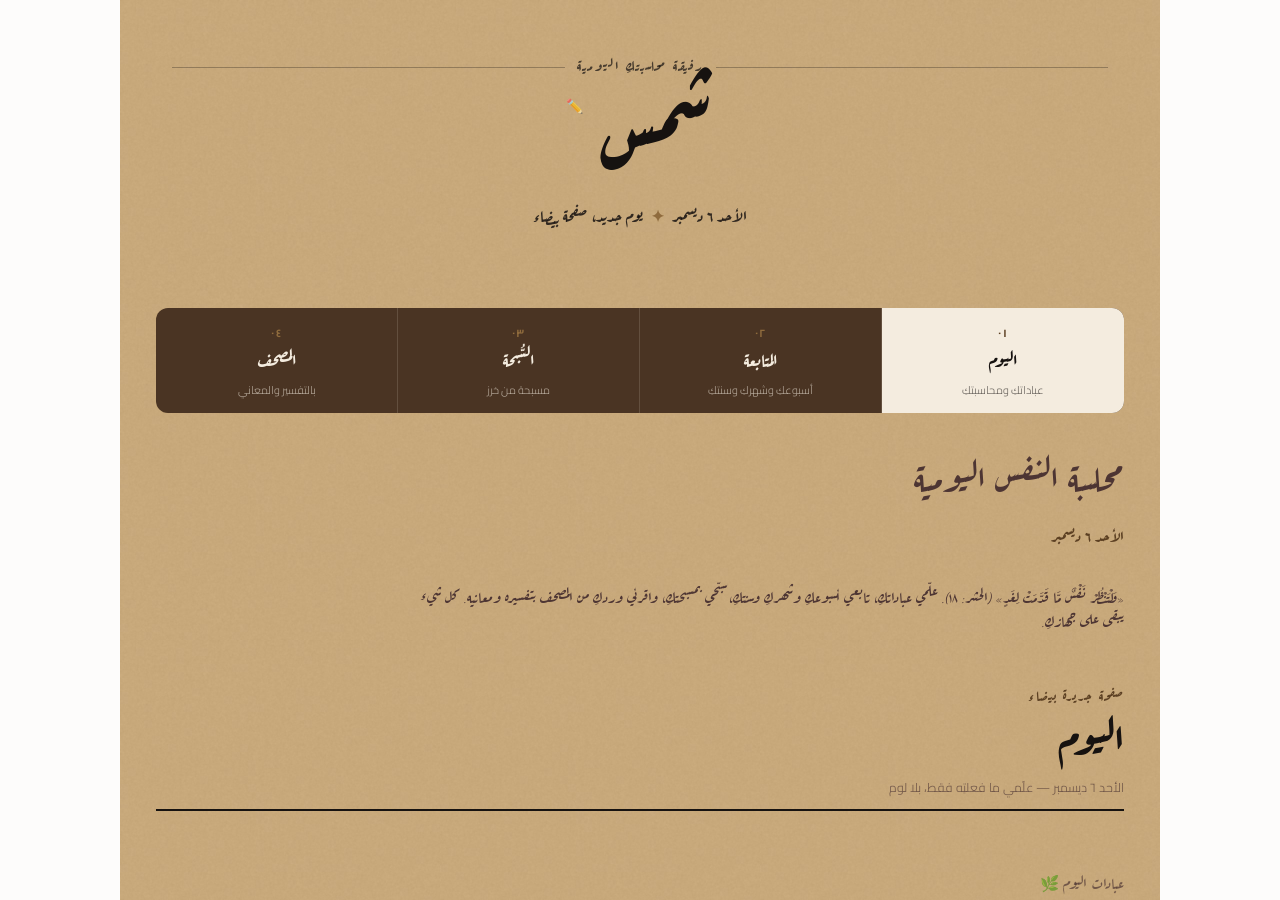
==== index.html @ 4a8d2b0f "Add files via upload" ====
<!doctype html>
<html lang="ar" dir="rtl">
<head>
<meta charset="utf-8">
<meta name="viewport" content="width=device-width,initial-scale=1,viewport-fit=cover">
<title>محاسبتي — يومكِ مع الله</title>
<meta name="theme-color" content="#C7A87B">
<link rel="manifest" href="./manifest.json">
<link rel="icon" type="image/png" href="./icon-192.png">
<link rel="apple-touch-icon" href="./icon-192.png">
<meta name="mobile-web-app-capable" content="yes">
<meta name="apple-mobile-web-app-capable" content="yes">
<meta name="apple-mobile-web-app-status-bar-style" content="default">
<link rel="stylesheet" href="./main.css">
</head>
<body>
<div id="root"></div>
<script>window.instinctFile={initialRoute:"/",route:function(){},request:function(method,params){var P="mh-offline:";try{if(method==="local.read"){var v=localStorage.getItem(P+params.key);return Promise.resolve(v==null?{status:"memory"}:{status:"saved",value:v})}if(method==="local.write"){localStorage.setItem(P+params.key,params.value);return Promise.resolve({status:"saved"})}if(method==="context")return Promise.resolve({isOwnerUser:true})}catch(e){}return Promise.resolve({status:"unavailable"})}};</script>
<script>if("serviceWorker"in navigator){window.addEventListener("load",function(){navigator.serviceWorker.register("./sw.js").catch(function(){})})}</script>
<script src="./main.js"></script>
</body>
</html>
---- main.css ----
*,:after,:before{--tw-border-spacing-x:0;--tw-border-spacing-y:0;--tw-translate-x:0;--tw-translate-y:0;--tw-rotate:0;--tw-skew-x:0;--tw-skew-y:0;--tw-scale-x:1;--tw-scale-y:1;--tw-pan-x: ;--tw-pan-y: ;--tw-pinch-zoom: ;--tw-scroll-snap-strictness:proximity;--tw-gradient-from-position: ;--tw-gradient-via-position: ;--tw-gradient-to-position: ;--tw-ordinal: ;--tw-slashed-zero: ;--tw-numeric-figure: ;--tw-numeric-spacing: ;--tw-numeric-fraction: ;--tw-ring-inset: ;--tw-ring-offset-width:0px;--tw-ring-offset-color:#fff;--tw-ring-color:rgba(59,130,246,.5);--tw-ring-offset-shadow:0 0 #0000;--tw-ring-shadow:0 0 #0000;--tw-shadow:0 0 #0000;--tw-shadow-colored:0 0 #0000;--tw-blur: ;--tw-brightness: ;--tw-contrast: ;--tw-grayscale: ;--tw-hue-rotate: ;--tw-invert: ;--tw-saturate: ;--tw-sepia: ;--tw-drop-shadow: ;--tw-backdrop-blur: ;--tw-backdrop-brightness: ;--tw-backdrop-contrast: ;--tw-backdrop-grayscale: ;--tw-backdrop-hue-rotate: ;--tw-backdrop-invert: ;--tw-backdrop-opacity: ;--tw-backdrop-saturate: ;--tw-backdrop-sepia: ;--tw-contain-size: ;--tw-contain-layout: ;--tw-contain-paint: ;--tw-contain-style: }::backdrop{--tw-border-spacing-x:0;--tw-border-spacing-y:0;--tw-translate-x:0;--tw-translate-y:0;--tw-rotate:0;--tw-skew-x:0;--tw-skew-y:0;--tw-scale-x:1;--tw-scale-y:1;--tw-pan-x: ;--tw-pan-y: ;--tw-pinch-zoom: ;--tw-scroll-snap-strictness:proximity;--tw-gradient-from-position: ;--tw-gradient-via-position: ;--tw-gradient-to-position: ;--tw-ordinal: ;--tw-slashed-zero: ;--tw-numeric-figure: ;--tw-numeric-spacing: ;--tw-numeric-fraction: ;--tw-ring-inset: ;--tw-ring-offset-width:0px;--tw-ring-offset-color:#fff;--tw-ring-color:rgba(59,130,246,.5);--tw-ring-offset-shadow:0 0 #0000;--tw-ring-shadow:0 0 #0000;--tw-shadow:0 0 #0000;--tw-shadow-colored:0 0 #0000;--tw-blur: ;--tw-brightness: ;--tw-contrast: ;--tw-grayscale: ;--tw-hue-rotate: ;--tw-invert: ;--tw-saturate: ;--tw-sepia: ;--tw-drop-shadow: ;--tw-backdrop-blur: ;--tw-backdrop-brightness: ;--tw-backdrop-contrast: ;--tw-backdrop-grayscale: ;--tw-backdrop-hue-rotate: ;--tw-backdrop-invert: ;--tw-backdrop-opacity: ;--tw-backdrop-saturate: ;--tw-backdrop-sepia: ;--tw-contain-size: ;--tw-contain-layout: ;--tw-contain-paint: ;--tw-contain-style: }*,:after,:before{box-sizing:border-box;border:0 solid #e5e7eb}:after,:before{--tw-content:""}:host,html{line-height:1.5;-webkit-text-size-adjust:100%;-moz-tab-size:4;-o-tab-size:4;tab-size:4;font-family:GT America,-apple-system,BlinkMacSystemFont,sans-serif;font-feature-settings:normal;font-variation-settings:normal;-webkit-tap-highlight-color:transparent}body{margin:0;line-height:inherit}hr{height:0;color:inherit;border-top-width:1px}abbr:where([title]){-webkit-text-decoration:underline dotted;text-decoration:underline dotted}h1,h2,h3,h4,h5,h6{font-size:inherit;font-weight:inherit}a{color:inherit;text-decoration:inherit}b,strong{font-weight:bolder}code,kbd,pre,samp{font-family:ui-monospace,SFMono-Regular,Menlo,Monaco,Consolas,Liberation Mono,Courier New,monospace;font-feature-settings:normal;font-variation-settings:normal;font-size:1em}small{font-size:80%}sub,sup{font-size:75%;line-height:0;position:relative;vertical-align:baseline}sub{bottom:-.25em}sup{top:-.5em}table{text-indent:0;border-color:inherit;border-collapse:collapse}button,input,optgroup,select,textarea{font-family:inherit;font-feature-settings:inherit;font-variation-settings:inherit;font-size:100%;font-weight:inherit;line-height:inherit;letter-spacing:inherit;color:inherit;margin:0;padding:0}button,select{text-transform:none}button,input:where([type=button]),input:where([type=reset]),input:where([type=submit]){-webkit-appearance:button;background-color:transparent;background-image:none}:-moz-focusring{outline:auto}:-moz-ui-invalid{box-shadow:none}progress{vertical-align:baseline}::-webkit-inner-spin-button,::-webkit-outer-spin-button{height:auto}[type=search]{-webkit-appearance:textfield;outline-offset:-2px}::-webkit-search-decoration{-webkit-appearance:none}::-webkit-file-upload-button{-webkit-appearance:button;font:inherit}summary{display:list-item}blockquote,dd,dl,figure,h1,h2,h3,h4,h5,h6,hr,p,pre{margin:0}fieldset{margin:0}fieldset,legend{padding:0}menu,ol,ul{list-style:none;margin:0;padding:0}dialog{padding:0}textarea{resize:vertical}input::-moz-placeholder,textarea::-moz-placeholder{opacity:1;color:#9ca3af}input::placeholder,textarea::placeholder{opacity:1;color:#9ca3af}[role=button],button{cursor:pointer}:disabled{cursor:default}audio,canvas,embed,iframe,img,object,svg,video{display:block;vertical-align:middle}img,video{max-width:100%;height:auto}[hidden]:where(:not([hidden=until-found])){display:none}.font-text{font-variant-numeric:proportional-nums}:root{--text-primary:#101113;--text-secondary:rgba(16,17,19,.6);--text-tertiary:rgba(16,17,19,.35);--text-placeholder:rgba(16,17,19,.25);--background:30 33.3% 98.82%;--background-2:#faf9f7;--background-3:#f6f5f3;--foreground:220 9% 7%;--card:0 0% 100%;--card-foreground:220 9% 7%;--popover:0 0% 100%;--popover-foreground:220 9% 7%;--primary:220 9% 7%;--primary-foreground:0 0% 100%;--secondary:220 14% 96%;--secondary-foreground:220 9% 7%;--muted:220 14% 96%;--muted-foreground:220 9% 46%;--accent:217 91% 60%;--accent-foreground:0 0% 100%;--destructive:0 84% 60%;--destructive-foreground:0 0% 100%;--border:220 13% 91%;--input:220 13% 91%;--ring:217 91% 60%;--radius:.375rem;--hover:rgba(16,17,19,.05);--active:rgba(16,17,19,.1);--selected:rgba(16,17,19,.05);--badge:rgba(16,17,19,.05);--loading:rgba(16,17,19,.05)}*{border-color:hsl(var(--border))}body,html{position:fixed;width:100%;height:100%;overflow:hidden;overscroll-behavior:none;scroll-behavior:auto}#root{position:fixed;top:0;left:0;right:0;height:var(--app-height,100%);overflow-x:hidden;overflow-y:auto}body{background-color:hsl(var(--background));color:var(--text-primary);font-family:GT America,-apple-system,BlinkMacSystemFont,system-ui,sans-serif;-webkit-font-smoothing:antialiased;-moz-osx-font-smoothing:grayscale;font-feature-settings:"cv11","ss01";letter-spacing:-.011em}.container{width:100%}@media(min-width:640px){.container{max-width:640px}}@media(min-width:768px){.container{max-width:768px}}@media(min-width:1024px){.container{max-width:1024px}}@media(min-width:1280px){.container{max-width:1280px}}@media(min-width:1536px){.container{max-width:1536px}}.m-px{margin:1px}.box-border{box-sizing:border-box}.flex{display:flex}.inline-flex{display:inline-flex}.h-10{height:2.5rem}.h-11{height:2.75rem}.h-8{height:2rem}.h-9{height:2.25rem}.h-\[var\(--ds-control\)\]{height:var(--ds-control)}.h-\[var\(--ds-control-compact\)\]{height:var(--ds-control-compact)}.w-8{width:2rem}.w-9{width:2.25rem}.w-\[calc\(100\%-2px\)\]{width:calc(100% - 2px)}.flex-none{flex:none}.cursor-pointer{cursor:pointer}.select-none{-webkit-user-select:none;-moz-user-select:none;user-select:none}.items-center{align-items:center}.justify-center{justify-content:center}.gap-2{gap:.5rem}.overflow-hidden{overflow:hidden}.whitespace-nowrap{white-space:nowrap}.rounded{border-radius:.25rem}.rounded-\[2px\]{border-radius:2px}.rounded-\[var\(--ds-radius\)\]{border-radius:var(--ds-radius)}.rounded-\[var\(--ds-radius-compact\)\]{border-radius:var(--ds-radius-compact)}.rounded-full{border-radius:9999px}.rounded-lg{border-radius:var(--radius)}.border{border-width:1px}.border-0{border-width:0}.border-border{border-color:hsl(var(--border))}.border-destructive\/40{border-color:hsl(var(--destructive)/.4)}.border-ds-foreground1{border-color:var(--ds-foreground-1)}.border-transparent{border-color:transparent}.bg-card{background-color:hsl(var(--card))}.bg-destructive\/10{background-color:hsl(var(--destructive)/.1)}.bg-ds-background1{background-color:var(--ds-background-1)}.bg-ds-dangerWash{background-color:var(--ds-danger-wash)}.bg-ds-foreground1{background-color:var(--ds-foreground-1)}.bg-ds-successWash{background-color:var(--ds-success-wash)}.bg-foreground{background-color:hsl(var(--foreground))}.bg-red-600{--tw-bg-opacity:1;background-color:rgb(220 38 38/var(--tw-bg-opacity,1))}.bg-secondary{background-color:hsl(var(--secondary))}.bg-transparent{background-color:transparent}.p-0{padding:0}.p-2{padding:.5rem}.px-2\.5{padding-left:.625rem;padding-right:.625rem}.px-3{padding-left:.75rem;padding-right:.75rem}.px-3\.5{padding-left:.875rem;padding-right:.875rem}.px-4{padding-left:1rem;padding-right:1rem}.px-6{padding-left:1.5rem;padding-right:1.5rem}.py-2{padding-top:.5rem;padding-bottom:.5rem}.font-text{font-family:KMR Melange Grotesk,-apple-system,Helvetica Neue,Arial,sans-serif}.text-sizeBody{font-size:.875rem}.text-sizeSm{font-size:.75rem}.text-sm{font-size:.8125rem;line-height:1.5}.text-xs{font-size:.75rem;line-height:1.5}.font-\[350\]{font-weight:350}.font-medium{font-weight:500}.font-normal{font-weight:400}.font-semibold{font-weight:600}.leading-none{line-height:1}.text-background{color:hsl(var(--background))}.text-card-foreground{color:hsl(var(--card-foreground))}.text-destructive{color:hsl(var(--destructive))}.text-ds-danger{color:var(--ds-danger)}.text-ds-foreground1{color:var(--ds-foreground-1)}.text-ds-ink{color:var(--ds-ink)}.text-ds-onPrimary{color:var(--ds-on-primary)}.text-ds-success{color:var(--ds-success)}.text-textPrimary{color:var(--text-primary)}.text-textSecondary{color:var(--text-secondary)}.text-white{--tw-text-opacity:1;color:rgb(255 255 255/var(--tw-text-opacity,1))}.underline{text-decoration-line:underline}.underline-offset-4{text-underline-offset:4px}.shadow-\[0_0_0_1px_var\(--ds-hairline\)\]{--tw-shadow:0 0 0 1px var(--ds-hairline);--tw-shadow-colored:0 0 0 1px var(--tw-shadow-color)}.shadow-\[0_0_0_1px_var\(--ds-hairline\)\],.shadow-sm{box-shadow:var(--tw-ring-offset-shadow,0 0 #0000),var(--tw-ring-shadow,0 0 #0000),var(--tw-shadow)}.shadow-sm{--tw-shadow:0 1px 2px 0 rgba(0,0,0,.05);--tw-shadow-colored:0 1px 2px 0 var(--tw-shadow-color)}.outline{outline-style:solid}.ring{--tw-ring-offset-shadow:var(--tw-ring-inset) 0 0 0 var(--tw-ring-offset-width) var(--tw-ring-offset-color);--tw-ring-shadow:var(--tw-ring-inset) 0 0 0 calc(3px + var(--tw-ring-offset-width)) var(--tw-ring-color);box-shadow:var(--tw-ring-offset-shadow),var(--tw-ring-shadow),var(--tw-shadow,0 0 #0000)}.transition-\[background-color\,border-color\,color\,transform\]{transition-property:background-color,border-color,color,transform;transition-timing-function:cubic-bezier(.4,0,.2,1);transition-duration:.15s}.transition-\[background-color\,color\,transform\]{transition-property:background-color,color,transform;transition-timing-function:cubic-bezier(.4,0,.2,1);transition-duration:.15s}.transition-all{transition-property:all;transition-timing-function:cubic-bezier(.4,0,.2,1);transition-duration:.15s}@keyframes enter{0%{opacity:var(--tw-enter-opacity,1);transform:translate3d(var(--tw-enter-translate-x,0),var(--tw-enter-translate-y,0),0) scale3d(var(--tw-enter-scale,1),var(--tw-enter-scale,1),var(--tw-enter-scale,1)) rotate(var(--tw-enter-rotate,0))}}@keyframes exit{to{opacity:var(--tw-exit-opacity,1);transform:translate3d(var(--tw-exit-translate-x,0),var(--tw-exit-translate-y,0),0) scale3d(var(--tw-exit-scale,1),var(--tw-exit-scale,1),var(--tw-exit-scale,1)) rotate(var(--tw-exit-rotate,0))}}.running{animation-play-state:running}.\[text-decoration-skip-ink\:none\]{-webkit-text-decoration-skip-ink:none;text-decoration-skip-ink:none}.\[text-decoration-thickness\:from-font\]{text-decoration-thickness:from-font}.\[text-underline-position\:from-font\]{text-underline-position:from-font}.\[transition-duration\:120ms\]{transition-duration:.12s}.draggable-region{display:none}@font-face{font-family:GT America;src:url("./GT-America-Standard-Regular.woff2") format("woff2");font-weight:400;font-style:normal;font-display:swap}@font-face{font-family:GT America;src:url("./GT-America-Standard-Medium.woff2") format("woff2");font-weight:500;font-style:normal;font-display:swap}@font-face{font-family:GT America;src:url("./GT-America-Standard-Bold.woff2") format("woff2");font-weight:700;font-style:normal;font-display:swap}@font-face{font-family:Season Mix;src:url("./SeasonMix-Regular.woff2") format("woff2");font-weight:400;font-style:normal;font-display:swap;font-feature-settings:"ss03","ss06"}@font-face{font-family:Season Mix;src:url("./SeasonMix-Medium.woff2") format("woff2");font-weight:500;font-style:normal;font-display:swap;font-feature-settings:"ss03","ss06"}@font-face{font-family:Aime;src:url("./aime-300.woff2") format("woff2");font-weight:300;font-style:normal;font-display:swap}@font-face{font-family:Aime;src:url("./aime-700.woff2") format("woff2");font-weight:700;font-style:normal;font-display:swap}@font-face{font-family:Aime;src:url("./aime-800.woff2") format("woff2");font-weight:800;font-style:normal;font-display:swap}@font-face{font-family:KMR Melange Grotesk;src:url("./melange-grotesk-350.woff2") format("woff2");font-weight:350;font-style:normal;font-display:swap;font-feature-settings:"pnum"}@font-face{font-family:KMR Melange Grotesk;src:url("./melange-grotesk-400.woff2") format("woff2");font-weight:400;font-style:normal;font-display:swap;font-feature-settings:"pnum"}@font-face{font-family:KMR Melange Grotesk;src:url("./melange-grotesk-500.woff2") format("woff2");font-weight:500;font-style:normal;font-display:swap;font-feature-settings:"pnum"}@font-face{font-family:KMR Melange Grotesk;src:url("./melange-grotesk-600.woff2") format("woff2");font-weight:600;font-style:normal;font-display:swap;font-feature-settings:"pnum"}:root{--ds-terracotta:#c95f5b;--ds-orange:#e36d42;--ds-ochre:#d8b76a;--ds-olive:#a8af6d;--ds-seafoam:#7f9c7d;--ds-mint:#c0e1dc;--ds-blue:#5c76ad;--ds-indigo:#706f9c;--ds-purple:#987fa0;--ds-salmon:#d99091;--ds-pink:#fac7c2;--ds-background-1:#fff;--ds-background-2:#fdfcfb;--ds-background-3:#dacbc0;--ds-foreground-1:#4d3533;--ds-foreground-2:rgba(77,53,51,.7);--ds-foreground-3:rgba(77,53,51,.5);--ds-foreground-4:rgba(77,53,51,.2);--ds-foreground-5:rgba(77,53,51,.05);--ds-border:var(--ds-foreground-4);--ds-hairline:rgba(77,53,51,.1);--ds-muted:#f6f2ef;--ds-primary:var(--ds-foreground-1);--ds-on-primary:#fdfcfb;--ds-success:#73a89a;--ds-success-wash:rgba(115,168,154,.1);--ds-danger:#ed313e;--ds-danger-wash:rgba(237,49,62,.1);--ds-radius:12px;--ds-radius-compact:8px;--ds-control:44px;--ds-control-compact:32px;--ds-fg1:var(--ds-foreground-1);--ds-fg2:var(--ds-foreground-2);--ds-fg3:var(--ds-foreground-3);--ds-fg4:var(--ds-foreground-4);--ds-fg5:var(--ds-foreground-5);--ds-bg1:var(--ds-background-1);--ds-bg2:var(--ds-background-2);--ds-bg3:var(--ds-background-3);--ds-white:var(--ds-background-1);--ds-page:var(--ds-background-2);--ds-raised:var(--ds-muted);--ds-ink:var(--ds-foreground-1);--ds-ink-2:var(--ds-foreground-2);--ds-ink-3:var(--ds-foreground-3);--ds-ink-4:var(--ds-foreground-4);--ds-teal:var(--ds-success);--ds-red:var(--ds-danger);--ds-red-border:var(--ds-danger);--ds-hover:var(--ds-foreground-5);--ds-hover-strong:color-mix(in srgb,#4d3533 10%,transparent);--ds-hover-red:color-mix(in srgb,#ed313e 5%,transparent);--ds-scrim:rgba(77,53,51,.4);--ds-shadow-control:0 1px 2px color-mix(in srgb,#251f21 5%,transparent);--ds-ring:0 0 0 1px rgba(77,53,51,.05);--ds-elevation-0:0 1px 2px rgba(77,53,51,.05);--ds-elevation-1:0 2px 5px rgba(77,53,51,.075),0 9px 10px rgba(77,53,51,.064),0 21px 13px rgba(77,53,51,.038),0 38px 16px rgba(77,53,51,.011),0 59px 16px rgba(77,53,51,0);--ds-elevation-2:var(--ds-ring),0 6px 12px rgba(77,53,51,.1),0 22px 23px rgba(77,53,51,.085),0 50px 31px rgba(77,53,51,.05),0 88px 37px rgba(77,53,51,.015),0 138px 38px rgba(77,53,51,0);--ds-elevation-3:0 11px 24px rgba(77,53,51,.13),0 44px 45px rgba(77,53,51,.111),0 99px 62px rgba(77,53,51,.065),0 176px 73px rgba(77,53,51,.019),0 275px 77px rgba(77,53,51,0);--ds-lift:var(--ds-elevation-0);--ds-shadow-modal:var(--ds-elevation-3);--ds-font-display:"Aime",Georgia,serif;--ds-font-text:"KMR Melange Grotesk",-apple-system,"Helvetica Neue",Arial,sans-serif}.font-serif{font-feature-settings:"ss03","ss06"}@keyframes fade-in-up{0%{opacity:0;transform:translateY(10px)}to{opacity:1;transform:translateY(0)}}@keyframes fade-in-scale{0%{opacity:0;transform:scale(.95)}to{opacity:1;transform:scale(1)}}@keyframes page-enter{0%{opacity:0;transform:translateY(8px)}to{opacity:1;transform:translateY(0)}}.ds-tooltip[data-flash],.ds-tooltip[data-state=delayed-open]{transform-origin:var(--radix-tooltip-content-transform-origin);animation:ds-tooltip-pop .5s linear(0,.092,.296,.528,.736,.897,1.004,1.063,1.085,1.084,1.068,1.049,1.029,1.014,1.003,.996,.993,.993,.993,.995,.997,.998,.999,1),ds-tooltip-fade .12s linear}@keyframes ds-tooltip-pop{0%{scale:.6}}@keyframes ds-tooltip-fade{0%{opacity:0}}@keyframes otp-caret-blink{0%,49%{opacity:1}50%,to{opacity:0}}.scrollbar-hide{-ms-overflow-style:none;scrollbar-width:none}.scrollbar-hide::-webkit-scrollbar{display:none}.scrollbar-subtle{scrollbar-width:thin;scrollbar-color:hsl(var(--border)) transparent;scrollbar-gutter:stable}.scrollbar-subtle::-webkit-scrollbar{width:8px;height:8px}.scrollbar-subtle::-webkit-scrollbar-track{background:transparent}.scrollbar-subtle::-webkit-scrollbar-thumb{background:hsl(var(--border));border-radius:9999px;border:2px solid transparent;background-clip:padding-box}.dark .bg-white{background-color:hsl(var(--card))}.dark .bg-white\/20{background-color:hsl(var(--card)/.2)}.dark .bg-gray-100,.dark .bg-gray-50{background-color:hsl(var(--muted))}.dark .bg-gray-200{background-color:hsl(var(--muted)/.85)}.dark .bg-gray-800,.dark .bg-gray-900{background-color:hsl(var(--background))}.dark .text-black{color:hsl(var(--foreground))}.dark .text-black\/80{color:hsl(var(--foreground)/.8)}.dark .text-black\/70{color:hsl(var(--foreground)/.7)}.dark .text-black\/40,.dark .text-black\/50,.dark .text-black\/60{color:hsl(var(--muted-foreground))}.dark .text-black\/15,.dark .text-black\/20,.dark .text-black\/25,.dark .text-black\/30{color:hsl(var(--muted-foreground)/.85)}.dark .border-black,.dark .border-black\/10,.dark .border-black\/15,.dark .border-black\/20,.dark .border-black\/25,.dark .border-black\/30,.dark .border-black\/40,.dark .border-black\/5,.dark .border-black\/50,.dark .border-gray-100,.dark .border-gray-200,.dark .border-gray-300{border-color:hsl(var(--border))}.dark .bg-black{background-color:hsl(var(--foreground))}.dark .bg-black\/5{background-color:hsl(var(--foreground)/.08)}.dark .bg-black\/10{background-color:hsl(var(--foreground)/.12)}.dark .bg-black\/20{background-color:hsl(var(--foreground)/.18)}.dark .bg-black\/25{background-color:hsl(var(--foreground)/.22)}.dark .hover\:bg-gray-100:hover,.dark .hover\:bg-gray-50:hover{background-color:hsl(var(--muted))}.dark .hover\:bg-gray-200:hover{background-color:hsl(var(--muted)/.85)}.dark .hover\:bg-white:hover{background-color:hsl(var(--card))}.dark .hover\:border-black\/20:hover,.dark .hover\:border-gray-300:hover{border-color:hsl(var(--border))}.dark .hover\:text-black:hover{color:hsl(var(--foreground))}@font-face{font-family:Aime;src:url("./aime-400.woff2") format("woff2");font-weight:400;font-style:normal;font-display:swap}.ds-top-fade:before{content:"";position:absolute;inset:-32px calc(50% - 50vw - 32px) auto;z-index:-1;height:calc(100% + 56px);pointer-events:none;background:linear-gradient(to bottom,var(--ds-background-2) calc(100% - 24px),color-mix(in srgb,var(--ds-background-2) 60%,transparent) calc(100% - 12px),transparent 100%)}html.ds-sheet-frame,html.ds-sheet-frame body{position:fixed;width:100%;overflow:hidden;overscroll-behavior:none}.hover\:bg-destructive\/20:hover{background-color:hsl(var(--destructive)/.2)}.hover\:bg-destructive\/5:hover{background-color:hsl(var(--destructive)/.05)}.hover\:bg-ds-hover:hover{background-color:var(--ds-hover)}.hover\:bg-foreground\/90:hover{background-color:hsl(var(--foreground)/.9)}.hover\:bg-muted:hover{background-color:hsl(var(--muted))}.hover\:bg-red-700:hover{--tw-bg-opacity:1;background-color:rgb(185 28 28/var(--tw-bg-opacity,1))}.hover\:bg-secondary\/80:hover{background-color:hsl(var(--secondary)/.8)}.hover\:text-textPrimary:hover{color:var(--text-primary)}.hover\:underline:hover{text-decoration-line:underline}.hover\:opacity-70:hover{opacity:.7}.focus-visible\:outline-none:focus-visible{outline:2px solid transparent;outline-offset:2px}.focus-visible\:ring-2:focus-visible{--tw-ring-offset-shadow:var(--tw-ring-inset) 0 0 0 var(--tw-ring-offset-width) var(--tw-ring-offset-color);--tw-ring-shadow:var(--tw-ring-inset) 0 0 0 calc(2px + var(--tw-ring-offset-width)) var(--tw-ring-color);box-shadow:var(--tw-ring-offset-shadow),var(--tw-ring-shadow),var(--tw-shadow,0 0 #0000)}.focus-visible\:ring-ds-foreground4:focus-visible{--tw-ring-color:var(--ds-foreground-4)}.focus-visible\:ring-ds-ink4:focus-visible{--tw-ring-color:var(--ds-ink-4)}.focus-visible\:ring-ring\/40:focus-visible{--tw-ring-color:hsl(var(--ring)/.4)}.focus-visible\:ring-offset-2:focus-visible{--tw-ring-offset-width:2px}.active\:bg-ds-hoverStrong:active{background-color:var(--ds-hover-strong)}.disabled\:pointer-events-none:disabled{pointer-events:none}.disabled\:cursor-default:disabled{cursor:default}.disabled\:border-transparent:disabled{border-color:transparent}.disabled\:bg-ds-background2:disabled{background-color:var(--ds-background-2)}.disabled\:bg-ds-muted:disabled{background-color:var(--ds-muted)}.disabled\:bg-transparent:disabled{background-color:transparent}.disabled\:font-medium:disabled{font-weight:500}.disabled\:text-ds-foreground4:disabled{color:var(--ds-foreground-4)}.disabled\:text-ds-ink4:disabled{color:var(--ds-ink-4)}.disabled\:opacity-50:disabled{opacity:.5}.disabled\:shadow-\[0_0_0_1px_var\(--ds-hairline\)\]:disabled{--tw-shadow:0 0 0 1px var(--ds-hairline);--tw-shadow-colored:0 0 0 1px var(--tw-shadow-color);box-shadow:var(--tw-ring-offset-shadow,0 0 #0000),var(--tw-ring-shadow,0 0 #0000),var(--tw-shadow)}.disabled\:shadow-none:disabled{--tw-shadow:0 0 #0000;--tw-shadow-colored:0 0 #0000;box-shadow:var(--tw-ring-offset-shadow,0 0 #0000),var(--tw-ring-shadow,0 0 #0000),var(--tw-shadow)}.\[\&_svg\]\:pointer-events-none svg{pointer-events:none}.\[\&_svg\]\:size-4 svg{width:1rem;height:1rem}.\[\&_svg\]\:h-4 svg{height:1rem}.\[\&_svg\]\:w-4 svg{width:1rem}.\[\&_svg\]\:shrink-0 svg{flex-shrink:0}:is(p,span,li,label)>.\[\:is\(p\,span\,li\,label\)\>\&\]\:text-inherit{color:inherit}:is(p,span,li,label)>.\[\:is\(p\,span\,li\,label\)\>\&\]\:\[font\:inherit\]{font:inherit}@media(prefers-reduced-motion:no-preference){[data-app-motion] .\[\[data-app-motion\]_\&\]\:motion-safe\:enabled\:active\:scale-\[0\.94\]:active:enabled{--tw-scale-x:.94;--tw-scale-y:.94;transform:translate(var(--tw-translate-x),var(--tw-translate-y)) rotate(var(--tw-rotate)) skew(var(--tw-skew-x)) skewY(var(--tw-skew-y)) scaleX(var(--tw-scale-x)) scaleY(var(--tw-scale-y))}[data-app-motion] .\[\[data-app-motion\]_\&\]\:motion-safe\:enabled\:active\:scale-\[0\.98\]:active:enabled{--tw-scale-x:.98;--tw-scale-y:.98;transform:translate(var(--tw-translate-x),var(--tw-translate-y)) rotate(var(--tw-rotate)) skew(var(--tw-skew-x)) skewY(var(--tw-skew-y)) scaleX(var(--tw-scale-x)) scaleY(var(--tw-scale-y))}}:root{--file-font-scripts: "Noto Sans Hebrew", "Noto Sans Arabic", "Noto Naskh Arabic", "Noto Sans Devanagari", "Noto Sans Tamil", "Noto Color Emoji";--file-font-text: var(--ds-font-text), var(--file-font-scripts);--file-font-display: var(--ds-font-display), var(--file-font-scripts);--file-shadow: 0 1px 2px rgb(37 31 33 / 6%), 0 6px 18px rgb(37 31 33 / 5%);--file-pad-x: 24px;--file-col: 200px;--file-product-col: 300px;--file-text: 14px;--file-small: 12px;--file-button-roll: .32s;--file-low-stock: #d59b53;--file-photo-max-height: 600px;--file-strip-height: min(320px, 48vw);--file-tracking: 1;--file-label-col: min(var(--file-col), 38%)}.file-ground{box-sizing:border-box;min-height:100%;padding:24px 16px;background:var(--ds-raised);color:var(--ds-ink);font-family:var(--file-font-text);font-size:var(--file-text);font-weight:350;line-height:24px;letter-spacing:calc(-.01em * var(--file-tracking));-webkit-font-smoothing:antialiased}.file-card{box-sizing:border-box;width:100%;max-width:1040px;margin:0 auto;padding:24px var(--file-pad-x);background:var(--ds-page);color:var(--ds-ink);display:flex;flex-direction:column;gap:48px;font-family:var(--file-font-text);font-size:var(--file-text);font-weight:350;line-height:24px;letter-spacing:calc(-.01em * var(--file-tracking));overflow-wrap:break-word}.file-card[data-width=phone]{max-width:390px}.file-ground .file-card{border-radius:24px;box-shadow:var(--file-shadow)}.file-card>*{min-width:0}:where(.file-card) a{color:var(--ds-ink)}.file-card :focus-visible{outline:2px solid var(--ds-ink);outline-offset:2px}.file-strong{font-weight:600}.file-secondary{color:var(--ds-ink-2)}.file-known{color:var(--ds-teal);font-weight:600}.file-unavailable{color:var(--ds-ink-4);text-decoration:line-through}.file-visually-hidden{position:absolute;width:1px;height:1px;margin:-1px;padding:0;overflow:hidden;clip:rect(0 0 0 0);white-space:nowrap;border:0}[data-live-enter]{animation:file-live-enter .36s cubic-bezier(.2,.7,.2,1) var(--file-live-enter-delay, 0ms) both}@keyframes file-live-enter{0%{opacity:0;transform:translateY(10px)}}@media(prefers-reduced-motion:reduce){[data-live-enter]{animation:none}}[data-live-marks]{position:absolute;top:0;left:0;width:0;height:0;pointer-events:none}[data-live-drawn]{position:absolute;overflow:visible;pointer-events:none;mix-blend-mode:multiply;opacity:0}[data-live-drawn][data-phase=shown]{opacity:1}[data-live-drawn][data-phase=leaving]{transition:opacity var(--file-live-mark-fade) ease}[data-live-drawn=stroke]{fill:var(--ds-background-3);clip-path:inset(0 100% 0 0)}[data-live-drawn=stroke][data-rtl]{clip-path:inset(0 0 0 100%)}[data-live-drawn=stroke][data-phase]{clip-path:inset(0 0% 0 0%)}[data-live-drawn=stroke][data-phase=shown]{transition:clip-path var(--file-live-mark-ms) cubic-bezier(.33,1,.68,1) var(--file-live-mark-wait)}[data-live-drawn=loop] path{fill:none;stroke:var(--ds-background-3);stroke-width:6px;stroke-linecap:round;stroke-linejoin:round;stroke-dasharray:1 2;stroke-dashoffset:1}[data-live-drawn=loop][data-phase] path{stroke-dashoffset:0}[data-live-drawn=loop][data-phase=shown] path{transition:stroke-dashoffset var(--file-live-mark-ms) cubic-bezier(.4,0,.2,1)}@media(prefers-reduced-motion:reduce){[data-live-drawn][data-phase],[data-live-drawn][data-phase] path{transition:none}}.file-header{display:flex;flex-direction:column;gap:24px}.file-title{margin:0;font-family:var(--file-font-display);font-weight:400;font-size:28px;line-height:1.1;letter-spacing:calc(-.025em * var(--file-tracking));text-wrap:balance}.file-fact{margin:0;color:var(--ds-ink-2);font-weight:400}.file-fact.is-known{color:var(--ds-teal);font-weight:600}.file-intro{margin:12px 0 0;line-height:24px;text-wrap:pretty}.file-group{display:flex;flex-direction:column;gap:24px}.file-group-label{margin:0;font:inherit;color:var(--ds-ink-2)}.file-group-head{display:flex;flex-direction:column;gap:4px;margin:0}.file-group-heading{margin:0;font-family:var(--file-font-display);font-weight:400;font-size:21px;line-height:1.1;letter-spacing:calc(-.025em * var(--file-tracking))}.file-rows{display:flex;flex-direction:column;margin:0;padding:0;list-style:none}.file-rows.is-numbered{counter-reset:file-row}.file-rows.is-numbered .file-row{counter-increment:file-row}.file-row-slot.is-counted:before{content:counter(file-row)}.file-row{display:flex;align-items:flex-start;gap:16px;padding:12px 0;border-bottom:1px solid var(--ds-hairline)}.file-row:last-child{border-bottom:0}.file-row-slot{position:relative;flex:none;width:40px;height:40px;border-radius:3px;background:var(--ds-raised);overflow:hidden}.file-list{--file-list-motion: .32s cubic-bezier(.32, .72, 0, 1);--file-list-open-max: min(480px, 70vh);display:flex;flex-direction:column;margin:0;padding:0;list-style:none;line-height:22px}.file-list-row{position:relative;transition:transform var(--file-list-motion),margin var(--file-list-motion)}.file-list-row+.file-list-row:before{content:"";position:absolute;inset:0 0 auto;height:1px;background:var(--ds-hairline);pointer-events:none;transition:opacity var(--file-list-motion)}.file-list-row[data-quiet-line]:before{opacity:0}.file-list-row[data-above]{transform:translateY(-16px)}.file-list-row[data-lifted]{margin-bottom:16px}.file-list-pillow{position:absolute;inset:-4px -16px 0;border-radius:16px;background:var(--ds-white);box-shadow:var(--file-shadow);opacity:0;transform:scale(.97);pointer-events:none;transition:opacity var(--file-list-motion),transform var(--file-list-motion)}[data-lifted]>.file-list-pillow{opacity:1;transform:none;pointer-events:auto}.file-list-card,.file-list-editor{position:relative}.file-list-stack{position:relative;display:grid;grid-template-columns:minmax(0,1fr)}.file-list-stack>*{grid-area:1 / 1;min-width:0}.file-list-summary{position:relative;display:flex;align-items:flex-start;gap:12px;padding:12px 0}[data-lifted] .file-list-summary{pointer-events:none}.file-list-hit,.file-list-add,.file-list-more,.file-list-menu-item{-webkit-tap-highlight-color:transparent}.file-list-hit{position:absolute;inset:0;width:100%;padding:0;border:0;background:transparent;cursor:pointer}.file-list-hit:focus-visible{outline:2px solid var(--ds-ink-4);outline-offset:2px;border-radius:8px}.file-list-text{display:flex;flex:1;flex-direction:column;justify-content:center;min-width:0;pointer-events:none}.file-list-summary[data-card] .file-list-text{min-height:44px}.file-list-title{font-weight:600;color:var(--ds-ink);overflow-wrap:anywhere}.file-list-sub{color:var(--ds-ink-2);overflow-wrap:anywhere}.file-list-sub[data-note]{color:var(--ds-ink)}.file-list-text>*{overflow:hidden;text-overflow:ellipsis;white-space:nowrap}.file-list-thumb{flex:none;width:44px;height:44px;border-radius:10px;object-fit:cover;background:var(--ds-white);box-shadow:inset 0 0 0 1px var(--ds-hairline);pointer-events:none}.file-list-fades,.file-list-shows{transition:opacity var(--file-list-motion)}[data-lifted] .file-list-fades,.file-list-shows{opacity:0}[data-lifted] .file-list-held,.file-list-swap{visibility:hidden}[data-lifted] .file-list-swap{visibility:visible}[data-lifted] .file-list-shows{opacity:1}.file-list-reveal{display:grid;grid-template-rows:0fr;pointer-events:none;transition:grid-template-rows var(--file-list-motion)}[data-lifted] .file-list-reveal{grid-template-rows:1fr;pointer-events:auto}.file-list-reveal-inner,.file-list-detail-inner{margin-inline:-16px;padding-inline:16px;overflow:hidden}.file-list-reveal-inner{min-height:68px}.file-list-details{display:flex;flex-direction:column;padding:23px 0 16px}.file-list-details[data-two-lines]{padding-top:12px}.file-list-head{display:flex;align-items:flex-start;gap:8px}.file-list-head>.file-list-title{flex:1;min-width:0}.file-list-head>.file-list-shows:last-child{flex:none;margin:-5px 0}.file-list-copy,.file-list-body{display:contents}.file-list-group{display:flex;flex-direction:column}.file-list-body>:is(.file-list-group,.file-list-action,.file-list-foot){margin-top:12px}.file-list-head{order:0}.file-list-body>.file-list-group{order:1}.file-list-details>.file-list-photos{order:2}.file-list-body>.file-list-words{order:3}.file-list-body>:is(.file-list-action,.file-list-foot){order:4}:is(.file-list-body>:not(.file-list-head),.file-list-details>.file-list-photos,.file-list-photo-arrows){transition:opacity var(--file-list-motion)}.file-list-card:not([data-lifted]) :is(.file-list-body>:not(.file-list-head),.file-list-details>.file-list-photos,.file-list-photo-arrows){opacity:0}.file-list-price{color:var(--ds-teal);font-weight:600}.file-list-price-line{display:flex;flex-wrap:wrap;align-items:baseline;gap:2px 8px}.file-list-was{color:var(--ds-ink-3)}.file-list-rating{display:inline-flex;align-items:baseline;gap:4px;color:var(--ds-ink-2)}.file-list-stars{position:relative;display:inline-flex;gap:1px;align-self:center;color:var(--ds-ink-4)}.file-list-stars-on{position:absolute;inset:0 auto 0 0;display:flex;gap:1px;overflow:hidden;color:var(--ds-ink-2)}.file-list-stars svg{flex:none}.file-list-photos{margin-top:12px}.file-list-strip{--file-pad-x: 16px}.file-list-strip.file-product-gallery .file-photos{border-radius:0}.file-list-photo-stack{display:none;flex-direction:column;gap:8px}.file-list-photo-arrows{display:none}.file-list-photo-arrows>.file-strip-arrow{pointer-events:auto}.file-list-photo-arrows svg{transform:rotate(90deg)}.file-list-photo{position:relative;display:block;width:100%;padding:0;border:0;border-radius:8px;overflow:hidden;background:var(--ds-raised);cursor:zoom-in}.file-list-photo>img{display:block;width:100%;height:auto}.file-list-badge{position:absolute;top:12px;inset-inline-start:12px;max-width:calc(100% - 24px);padding:2px 8px;border-radius:4px;background:var(--ds-white);box-shadow:var(--ds-ring);color:var(--ds-ink);font-size:var(--file-small);font-weight:500;line-height:20px;white-space:nowrap;overflow:hidden;text-overflow:ellipsis}.file-list-action{display:flex}.file-list-foot{display:flex;justify-content:flex-start}.file-list-source{display:inline-flex;align-items:center;gap:4px;color:var(--ds-ink-2);text-decoration:underline;text-decoration-color:color-mix(in srgb,currentColor 50%,transparent);text-underline-offset:2px}.file-list-editor{display:flex;align-items:flex-start;gap:8px;padding:12px 0;transition:padding var(--file-list-motion)}.file-list-editor[data-lifted]{padding-bottom:16px}.file-list-fields{position:relative;display:flex;flex:1;flex-direction:column;min-width:0}.file-list-field{display:block;width:100%;min-width:0;height:22px;margin:0;padding:0;border:0;background:transparent;font:inherit;line-height:22px;letter-spacing:inherit;resize:none;overflow:hidden;outline:none;transition:height var(--file-list-motion),opacity var(--file-list-motion)}.file-list .file-list-field:focus-visible{outline:none}.file-list-field.file-list-title{font-weight:600}.file-list-field::placeholder{color:var(--ds-ink-3);font-weight:350}.file-list-lead{position:relative;display:grid;flex:none;place-items:center;width:16px;height:22px;color:var(--ds-ink-3);overflow:hidden;transition:width var(--file-list-motion),margin var(--file-list-motion),opacity var(--file-list-motion)}.file-list-lead[data-gone]{width:0;margin-inline-end:-8px;opacity:0}.file-list-note{color:var(--ds-ink)}.file-list-editor>.file-list-fades-in{position:relative;flex:none;margin:-5px 0;opacity:0;pointer-events:none;transition:opacity var(--file-list-motion)}.file-list-editor[data-lifted]>.file-list-fades-in{opacity:1;pointer-events:auto}.file-list-ghost{position:absolute;inset:0 0 auto;display:flex;flex-direction:column;pointer-events:none}.file-list-ghost>*{overflow:hidden;text-overflow:ellipsis;white-space:nowrap}[data-lifted]>.file-list-fields>.file-list-ghost{visibility:hidden}.file-list-field[data-hidden]{visibility:hidden}.file-list-detail{display:grid;grid-template-rows:0fr;transition:grid-template-rows var(--file-list-motion)}.file-list-detail[data-open]{grid-template-rows:1fr}.file-list-detail-inner{min-height:0}.file-list-menu-anchor{position:relative;display:inline-flex}.file-list-more{display:grid;place-items:center;width:32px;height:32px;padding:0;border:0;border-radius:999px;background:transparent;color:var(--ds-ink-2);cursor:pointer}.file-list-more:hover,.file-list-more[aria-expanded=true]{background:var(--ds-raised);color:var(--ds-ink)}.file-list-menu{position:absolute;z-index:3;top:calc(100% + 4px);inset-inline-end:0;display:flex;flex-direction:column;min-width:160px;padding:4px;border-radius:12px;background:var(--ds-white);box-shadow:var(--ds-shadow-modal)}.file-list-menu-item{display:block;padding:8px 12px;border:0;border-radius:8px;background:transparent;color:var(--ds-ink);font:inherit;text-align:start;text-decoration:none;cursor:pointer}.file-list-menu-item:hover,.file-list-menu-item:focus-visible{background:var(--ds-raised);outline:none}.file-list-menu-item[data-destructive]{color:var(--ds-red)}.file-list-add-row[data-hidden] .file-list-add{opacity:0;transform:scale(.9)}.file-list-add{transition:opacity var(--file-list-motion),transform var(--file-list-motion);transform-origin:left center;display:flex;align-items:center;gap:8px;width:100%;min-height:44px;margin:0;padding:12px 0;border:0;background:transparent;color:var(--ds-ink-3);font:inherit;text-align:start;cursor:pointer}.file-list-add[data-returning]{animation:file-list-add-in var(--file-list-motion) both}@keyframes file-list-add-in{0%{opacity:0}}.file-list-add:hover{color:var(--ds-ink-2)}.file-list-add:disabled{cursor:default;color:var(--ds-ink-4)}.file-list[data-checks] :is(.file-list-card,.file-list-editor){padding-inline-start:32px}.file-list-check{position:absolute;z-index:1;inset-inline-start:0;top:13px;display:grid;place-items:center;box-sizing:border-box;width:20px;height:20px;padding:0;border:1.5px solid var(--ds-ink-3);border-radius:999px;background:transparent;color:var(--ds-page);cursor:pointer;-webkit-tap-highlight-color:transparent}.file-list-check:before{content:"";position:absolute;inset:-12px}.file-list-check-fill{position:absolute;inset:-1.5px;border-radius:999px;background:var(--ds-teal);visibility:hidden}.file-list-check>svg{position:relative;visibility:hidden}.file-list-check path{stroke-dasharray:1;stroke-dashoffset:1}.file-list-check:disabled{border-color:var(--ds-ink-4);cursor:default}.file-list-check[data-done]{border-color:var(--ds-teal)}.file-list-check[data-done]>.file-list-check-fill{visibility:visible}.file-list-check[data-done] path{stroke-dashoffset:0;transition:stroke-dashoffset .18s cubic-bezier(.33,1,.68,1)}.file-list-check[data-done]>svg{visibility:visible}[data-done] .file-list-title,[data-done] .file-list-sub{color:var(--ds-ink-3);transition:color .12s ease}[data-done] .file-list-title{text-decoration:line-through;text-decoration-color:color-mix(in srgb,currentColor 60%,transparent)}.file-list[data-checks] .file-list-add{position:relative;padding-inline-start:32px}.file-list[data-checks] .file-list-add>svg{position:absolute;inset-inline-start:2px;top:15px}.file-list[data-checks] .file-list-lead,.file-list[data-checks] .file-list-lead[data-gone]{position:absolute;inset-inline-start:0;top:12px;width:20px;margin:0;opacity:1;overflow:visible}.file-list-lead>svg{transition:opacity var(--file-list-motion)}.file-list-lead-check{display:none}.file-list[data-checks] .file-list-lead-check{position:absolute;inset:1px 0;display:block;box-sizing:border-box;border:1.5px solid var(--ds-ink-3);border-radius:999px;opacity:0;transition:opacity var(--file-list-motion)}.file-list[data-checks] .file-list-lead[data-gone]>svg{opacity:0}.file-list[data-checks] .file-list-lead[data-gone]>.file-list-lead-check{opacity:1}@media(min-width:768px){.file-list-reveal-inner{max-height:var(--file-list-open-max);margin-top:-4px;padding-top:4px;border-radius:16px}[data-lifted] .file-list-reveal-inner{overflow-y:auto;overscroll-behavior:contain;scrollbar-width:none}.file-list-strip{display:none}.file-list-photo-stack{display:flex}.file-list-details:has(.file-list-photo)>.file-list-photo-arrows{grid-column:1;grid-row:1;align-self:start;position:sticky;top:12px;z-index:1;display:block;height:0;pointer-events:none}.file-list-photo-arrows>.file-strip-arrow{position:absolute;left:50%;translate:-50% 0}.file-list-photo-arrows>.file-strip-arrow:first-child{top:12px}.file-list-photo-arrows>.file-strip-arrow:last-child{top:calc(var(--file-list-open-max) - 32px - 48px)}.file-list-card[data-product] .file-list-held{transition:opacity var(--file-list-motion)}.file-list-card[data-product][data-lifted] .file-list-held{visibility:visible;opacity:0}.file-list-details:has(.file-list-photo){display:grid;grid-template-columns:minmax(0,1fr) minmax(0,1fr);column-gap:28px;align-items:start;padding-top:12px}.file-list-details:has(.file-list-photo)>.file-list-photos{grid-column:1;grid-row:1;position:sticky;top:12px;margin:0}.file-list-details:has(.file-list-photo)>.file-list-copy{display:block;grid-column:2;grid-row:1;align-self:stretch}.file-list-details:has(.file-list-photo) .file-list-body{position:sticky;top:12px;display:flex;flex-direction:column;min-height:min(100%,calc(var(--file-list-open-max) - 32px))}.file-list-details:has(.file-list-photo) .file-list-body>.file-list-group:first-of-type{margin-top:12px}.file-list-details:has(.file-list-photo) .file-list-foot{margin-top:auto;padding-top:12px}.file-list-details:has(.file-list-photo) .file-list-swap{visibility:visible;opacity:0;transition:opacity var(--file-list-motion)}[data-lifted] .file-list-details:has(.file-list-photo) .file-list-swap{opacity:1}}@media(prefers-reduced-motion:reduce){.file-list,.file-list *{transition:none!important}}.file-row-slot img{display:block;width:100%;height:100%;object-fit:cover}[data-live-id] :is(.file-row-slot,.file-photo-card-photo) img{animation:file-image-arrive .24s ease both}@keyframes file-image-arrive{0%{opacity:0}}@property --file-placeholder-draw{syntax: "<number>"; inherits: true; initial-value: 1;}.file-placeholder{position:absolute;inset:0;display:grid;place-items:center;color:var(--ds-ink-3)}.file-placeholder:empty{background:linear-gradient(100deg,transparent 40%,color-mix(in srgb,var(--ds-white) 75%,transparent) 50%,transparent 60%) 100% 0 / 250% 100% no-repeat;animation:file-placeholder-sheen 1.6s ease-in-out 12}@keyframes file-placeholder-sheen{to{background-position:0 0}}.file-placeholder-icon{width:40px;height:40px;opacity:.7;animation:file-placeholder-draw 2.6s linear 7.55 both}.file-row-slot .file-placeholder-icon{width:20px;height:20px}.file-placeholder-icon>*{--file-drawn: clamp(0, (var(--file-placeholder-draw) * var(--file-strokes) - var(--file-stroke)) / .88, 1);--file-erased: clamp(0, ((var(--file-placeholder-draw) - 1) * var(--file-strokes) - var(--file-stroke)) / .88, 1);stroke-dasharray:1.2 2.6;stroke-dashoffset:calc(1.224 - 1.224 * var(--file-drawn) * var(--file-drawn) * (3 - 2 * var(--file-drawn)) - 1.2 * var(--file-erased) * var(--file-erased) * (3 - 2 * var(--file-erased)))}@keyframes file-placeholder-draw{0%{--file-placeholder-draw: 0}46%,65%{--file-placeholder-draw: 1}92%,to{--file-placeholder-draw: 2}}:is(.file-row-slot,.file-photo-card-photo):has(>img:not([data-instinct-loading]))>.file-placeholder{display:none}:is(.file-row-slot,.file-photo-card-photo)>img{position:relative}:is(.file-row-slot,.file-photo-card-photo)>img[data-instinct-loading]{opacity:0;background:none;animation:none}@media(prefers-reduced-motion:reduce){[data-live-id] :is(.file-row-slot,.file-photo-card-photo) img,.file-placeholder,.file-placeholder-icon{animation:none}}.file-row-slot.is-number{width:24px;height:auto;background:none;color:var(--ds-ink-2)}.file-photo-cards{display:grid;grid-template-columns:repeat(auto-fill,minmax(min(100%,max(150px,22%)),1fr));gap:20px 12px;min-width:0}.file-photo-card{display:flex;flex-direction:column;gap:8px;min-width:0}.file-photo-card-photo{position:relative;display:block;aspect-ratio:4 / 3;border-radius:8px;background:var(--ds-raised);overflow:hidden}.file-photo-card-photo img{display:block;width:100%;height:100%;object-fit:cover}.file-photo-card-text{display:flex;flex-direction:column;min-width:0}.file-photo-card-open{display:flex;flex-direction:column;gap:8px;min-width:0;margin:0;padding:0;border:0;background:none;color:inherit;font:inherit;text-align:start;cursor:pointer}.file-photo-card-open:focus-visible{outline:2px solid var(--ds-ink);outline-offset:4px;border-radius:8px}.file-drawer{box-sizing:border-box;inset:0;width:100%;max-width:none;height:100dvh;max-height:none;margin:0;border-radius:0;padding:0 24px 24px;border:0;background:var(--ds-white);color:var(--ds-ink);overflow:auto;overscroll-behavior:contain;font-family:var(--file-font-text)}.file-drawer:focus{outline:none}.file-drawer::backdrop{background:var(--ds-white)}.file-drawer :focus-visible{outline:2px solid var(--ds-ink);outline-offset:2px}.file-drawer-header{position:sticky;top:0;z-index:1;display:flex;align-items:center;justify-content:flex-end;margin-inline:-24px;padding:12px;background:var(--ds-white)}.file-drawer-photo{display:block;width:100%;aspect-ratio:16 / 9;object-fit:cover;border-radius:8px;background:var(--ds-raised)}.file-drawer-title{display:flex;flex-direction:column;gap:4px;margin:20px 0}.file-drawer-title>*{margin:0}.file-drawer-body{display:flex;flex-direction:column;gap:28px}.file-row-check{position:relative;flex:none;width:20px;height:20px;margin-top:2px;border:1.5px solid var(--ds-ink-3);border-radius:5px;transition:background-color .2s ease,border-color .2s ease}.file-row-check:after{content:"";position:absolute;left:5.5px;top:1.5px;width:5px;height:10px;border:solid var(--ds-white);border-width:0 2px 2px 0;transform:rotate(45deg) scale(0);transition:transform .2s cubic-bezier(.2,.7,.2,1)}.file-row-check[aria-checked=true]{background:var(--ds-ink);border-color:var(--ds-ink)}.file-row-check[aria-checked=true]:after{transform:rotate(45deg) scale(1)}.file-photo-card-check{position:absolute;top:8px;inset-inline-end:8px;margin:0;box-shadow:0 0 0 2px var(--ds-white)}.file-row-slot.is-number:after,.file-step-n:after{content:"."}.file-row-body{display:flex;flex-wrap:wrap;align-items:flex-start;gap:4px 16px;flex:1;min-width:0}.file-row-main{display:flex;flex-direction:column;flex:1 1 60%;min-width:0}.file-row-detail{color:var(--ds-ink-2)}.file-row-value{flex:0 1 auto;min-width:0;font-weight:600}.file-facts{display:flex;flex-direction:column;margin:0}.file-facts>div{display:grid;grid-template-columns:var(--file-label-col) minmax(0,1fr);padding:12px 0;border-bottom:1px solid var(--ds-hairline)}.file-facts>div:last-child{border-bottom:0}.file-facts dt,.file-table.is-stacking td>.file-cell-label{padding-inline-end:16px}.file-facts dt{color:var(--ds-ink-2)}.file-facts dd{margin:0}.file-text{display:flex;flex-direction:column;gap:32px}.file-heading{display:flex;flex-direction:column}.file-p{margin:0;line-height:24px;text-wrap:pretty}.file-bullets{margin:0;padding:0;padding-inline-start:20px;list-style:disc;display:flex;flex-direction:column;gap:8px;line-height:24px}.file-bullets li{display:list-item;padding-inline-start:2px}.file-bar{position:relative;padding-inline-start:16px}.file-bar:before{content:"";position:absolute;inset-block:0;inset-inline-start:0;width:2px;border-radius:1px;background:var(--ds-hairline)}.file-key{margin:0;font-weight:600;line-height:24px}.file-figure{margin:0;display:flex;flex-direction:column;gap:12px}.file-figure img{display:block;align-self:flex-start;width:auto;max-width:100%;height:auto;max-height:var(--file-photo-max-height);border-radius:4px;background:var(--ds-raised)}.file-figure[data-fit=cover] img{width:100%;max-height:none;aspect-ratio:3 / 2;object-fit:cover}.file-caption,.file-figure figcaption{margin:0;color:var(--ds-ink-2);font-size:var(--file-small);line-height:20px;text-wrap:pretty}.file-photos+.file-caption,.file-strip+.file-caption{margin-top:12px}.file-card>:is(.file-photos,.file-strip)+.file-caption{margin-top:-36px}.file-text>:is(.file-photos,.file-strip)+.file-caption{margin-top:-20px}.file-group>:is(.file-photos,.file-strip)+.file-caption,.file-chart+.file-caption,.file-table-scroll+.file-caption{margin-top:-12px}.file-rule{margin:8px 0;border:0;height:1px;background:var(--ds-hairline)}.file-link{color:var(--ds-ink);overflow-wrap:anywhere;text-decoration:underline;text-underline-offset:3px;text-decoration-color:var(--ds-ink-4)}.file-link:hover{text-decoration-color:currentColor}.file-callout{display:flex;flex-direction:column;gap:4px;text-wrap:pretty}.file-callout[data-tone=warning]{padding:16px;border-radius:8px;background:var(--ds-raised);color:var(--ds-ink)}.file-callout[data-tone=warning]:before{display:none}.file-callout[data-tone=danger]{color:var(--ds-red)}.file-callout[data-tone=danger]:before{background:var(--ds-red)}.file-steps{margin:0;padding:0;list-style:none;display:flex;flex-direction:column}.file-steps li{display:flex;gap:8px;padding:12px 0;border-bottom:1px solid var(--ds-hairline);text-wrap:pretty}.file-steps li:last-child{border-bottom:0}.file-steps li>span:last-child{min-width:0;flex:1;overflow-wrap:anywhere}.file-step-n{flex:none;width:24px;color:var(--ds-ink-2)}.file-table-scroll{position:relative;overflow-x:auto;margin-inline:calc(-1 * var(--file-pad-x));padding-inline:var(--file-pad-x);scroll-padding-inline:var(--file-pad-x)}.file-table{table-layout:fixed;border-collapse:collapse}.file-table th,.file-table td{padding-block:12px;padding-inline:0 16px;border-bottom:1px solid var(--ds-hairline);text-align:start;vertical-align:top;font-weight:350;overflow-wrap:anywhere}.file-table tbody tr:last-child th,.file-table tbody tr:last-child td{border-bottom:0}.file-table :is(th,td):last-child{padding-inline-end:0}.file-table thead th{padding-top:0}.file-table thead th>span{unicode-bidi:isolate}.file-table thead th .file-secondary{margin-inline-start:8px}.file-table tbody th{color:var(--ds-ink-2)}.file-table td.is-best,.file-table td.file-product-price{font-weight:600}.file-table.is-options{width:max(100%,calc(var(--file-table-columns) * var(--file-col)))}.file-table.is-options .file-cell-label{display:none}.file-table.is-products{width:max(100%,calc(var(--file-table-columns) * var(--file-product-col)))}.file-table.is-products thead th{padding-bottom:20px;vertical-align:top}.file-cell-label{display:block;color:var(--ds-ink-2);font-size:var(--file-small);line-height:20px;font-weight:350}.file-product-head{display:flex;flex-direction:column}.file-product-head-photo{position:relative;display:block;margin-bottom:12px}.file-product-head-photo img{display:block;width:100%;aspect-ratio:1;object-fit:cover;border-radius:12px;background:var(--ds-raised)}.file-product-head-photo>.file-product-empty{display:grid;aspect-ratio:1;border-radius:12px;background:var(--ds-raised);padding:16px}@media(max-width:640px){.file-table.is-stacking{display:flex;flex-direction:column;width:100%}.file-table.is-stacking :is(thead,tbody,tr){display:contents}.file-table.is-stacking :is(.file-table-corner,tbody th){display:none}.file-table.is-stacking thead th{display:block;padding-block:32px 4px;border-bottom:0}.file-table.is-stacking thead th:first-of-type,.file-table.is-stacking .file-table-corner+th{padding-top:0}.file-table.is-stacking td{display:grid;grid-template-columns:var(--file-label-col) minmax(0,1fr);padding-inline:0}.file-table.is-stacking td>.file-cell-label{display:block;font-size:var(--file-text);line-height:24px}.file-table.is-stacking td>bdi{justify-self:start}.file-table.is-stacking td.file-product-price{display:block}.file-table.is-products thead th{padding-bottom:12px}.file-table.is-products .file-product-head{display:grid;grid-template-columns:128px minmax(0,1fr);align-content:start;column-gap:16px}.file-table.is-products .file-product-head-photo{grid-row:span 3;margin-bottom:0}.file-table.is-products thead .file-dots{margin-inline-start:144px}}.file-photos{display:grid;grid-template-columns:repeat(auto-fit,minmax(min(100%,180px),1fr));gap:8px;min-width:0}.file-photos img{display:block;width:100%;min-width:0;height:auto;aspect-ratio:4 / 3;object-fit:cover;border-radius:8px;background:var(--ds-raised)}.file-photos[data-layout=strip]{display:flex;align-items:flex-start;overflow-x:auto;scroll-snap-type:x mandatory;scrollbar-width:none}.file-photos[data-layout=strip]::-webkit-scrollbar{display:none}.file-photos[data-layout=strip]:not(.is-single){height:var(--file-strip-height)}.file-photos[data-layout=strip]:not(.is-single)>.file-photo-zoom img{width:auto;height:100%;max-width:100%;aspect-ratio:auto}.file-photo-zoom{all:unset;box-sizing:border-box;display:block;min-width:0;border-radius:8px;cursor:zoom-in}.file-photos[data-layout=strip]>.file-photo-zoom{flex:0 0 auto;max-width:85%;scroll-snap-align:start}.file-photos[data-layout=strip]:not(.is-single)>.file-photo-zoom{height:100%;overflow:hidden}.file-photos.is-single>.file-photo-zoom{justify-self:stretch;width:auto;max-width:100%}.file-photo-zoom:focus-visible{outline:2px solid var(--ds-ink);outline-offset:-2px}[data-can-drag],[data-can-drag] .file-product-toggle,[data-can-drag] .file-product-zoom,[data-can-drag] .file-photo-zoom{cursor:grab}[data-drag-scroll]{position:relative}[data-drag-scroll][data-dragging]{scroll-snap-type:none;user-select:none}[data-dragging],[data-dragging] .file-product-toggle,[data-dragging] .file-product-zoom,[data-dragging] .file-photo-zoom{cursor:grabbing}.file-photos.is-single>.file-photo-zoom img{width:auto;max-width:100%;max-height:var(--file-photo-max-height);aspect-ratio:auto}.file-bleed{margin-inline:calc(-1 * var(--file-pad-x));padding-inline:var(--file-pad-x);scroll-padding-inline:var(--file-pad-x)}.file-strip{position:relative;min-width:0}.file-strip[data-bleed]{margin-inline:calc(-1 * var(--file-pad-x))}.file-strip>.file-bleed{margin-inline:0}.file-strip-arrows{position:absolute;inset:50% var(--file-strip-arrows-inset, 12px) auto;z-index:1;display:flex;justify-content:space-between;transform:translateY(-50%);pointer-events:none}.file-strip-arrow{all:unset;box-sizing:border-box;display:grid;place-items:center;width:36px;height:36px;border-radius:50%;background:var(--ds-page);color:var(--ds-ink);box-shadow:var(--ds-elevation-0);cursor:pointer;pointer-events:auto;transition:opacity .16s ease-out,transform .16s ease-out,visibility 0s;animation:file-strip-arrow-in .16s ease-out}.file-strip-arrow:disabled{opacity:0;transform:scale(.95);visibility:hidden;transition:opacity .16s ease-out,transform .16s ease-out,visibility 0s .16s}@keyframes file-strip-arrow-in{0%{opacity:0;transform:scale(.95)}}@media(prefers-reduced-motion:reduce){.file-strip-arrow,.file-strip-arrow:disabled{transition:none;animation:none}}.file-strip-arrow:focus-visible{outline:2px solid var(--ds-ink);outline-offset:2px}.file-recommendations{display:grid;grid-template-columns:repeat(auto-fit,minmax(min(100%,360px),1fr));gap:20px;align-items:start}.file-recommendation{min-width:0;padding:20px;border:1px solid var(--ds-hairline);border-radius:18px;background:var(--ds-white)}.file-recommendation-header{margin-bottom:20px}.file-recommendation-meta{display:flex;align-items:center;gap:8px;min-height:24px;margin-bottom:10px}.file-recommendation-number{flex:none;margin-inline-end:4px;color:var(--ds-ink-2);font-size:var(--file-small);font-weight:500}.file-recommendation-eyebrow{min-width:0;margin:0;color:var(--ds-ink-2);font-size:var(--file-small);line-height:18px;overflow-wrap:anywhere}.file-recommendation-badge{flex:none;margin-inline-start:auto;padding:2px 7px;border:1px solid var(--ds-hairline);border-radius:4px;background:var(--ds-page);color:var(--ds-ink);font-size:var(--file-small);line-height:18px;font-weight:500}.file-recommendation-title{margin:0;font-family:var(--file-font-display);font-size:24px;line-height:1.15;font-weight:400;letter-spacing:calc(-.025em * var(--file-tracking));overflow-wrap:anywhere}.file-recommendation-photos{margin:0 0 20px}.file-recommendation-photos .file-photos:not(.is-single) img{aspect-ratio:4 / 3}.file-recommendation-photos>figcaption{margin-top:12px}.file-recommendation-content{display:flex;flex-direction:column;gap:24px}.file-recommendation-content>*{min-width:0}.file-recommendation-links{display:flex;flex-wrap:wrap;gap:12px 20px;margin-top:24px;padding-top:16px;border-top:1px solid var(--ds-hairline)}.file-recommendation-links a{display:inline-flex;align-items:center;min-height:44px}.file-chart{--file-pad-x: 16px;--file-range-label: clamp(104px, 30%, 200px);display:flex;flex-direction:column;gap:12px;padding:16px;border-radius:8px;background:var(--ds-white);font-size:var(--file-small);line-height:20px}.file-chart-head{display:flex;flex-wrap:wrap;justify-content:space-between;align-items:baseline;gap:0 16px;color:var(--ds-ink-2)}.file-chart-head>span:first-child{flex:1 1 60%;min-width:0;text-wrap:pretty}.file-chart-head>span+span{flex:0 1 auto;min-width:0}.file-chart-head.is-headline{color:var(--ds-ink);font-size:var(--file-text);line-height:24px}.file-chart svg{display:block;width:100%;height:auto;overflow:visible}.file-line-plot{touch-action:pan-y;user-select:none;-webkit-user-select:none;-webkit-touch-callout:none}.file-line-plot g:focus{outline:none}.file-chart-axis{display:flex;justify-content:space-between;gap:12px;color:var(--ds-ink-2);font-size:var(--file-text);line-height:24px;white-space:nowrap;direction:ltr}.file-chart-axis>span,.file-bar-labels>span{unicode-bidi:plaintext}.file-sparklines{display:flex;flex-direction:column}.file-sparkline{display:grid;grid-template-columns:1fr 110px 56px;gap:16px;align-items:center;padding:8px 0;border-bottom:1px solid var(--ds-hairline)}.file-sparkline:last-child{border-bottom:0}.file-sparkline svg{width:110px;height:32px}.file-sparkline-delta{justify-self:end;font-weight:600}.file-sparkline.is-highlight .file-sparkline-name{font-weight:600}.file-sparkline.is-highlight .file-sparkline-delta{color:var(--ds-teal);font-weight:600}.file-ranges{display:flex;flex-direction:column;gap:28px}.file-range{display:grid;grid-template-columns:var(--file-range-label) minmax(0,1fr);gap:12px;align-items:center}.file-range-label{display:-webkit-box;-webkit-box-orient:vertical;-webkit-line-clamp:2;overflow:hidden;line-height:16px}.file-range-track{position:relative;height:20px}.file-range-line{position:absolute;left:0;right:0;top:9px;height:1px;background:var(--ds-hairline)}.file-range-band{position:absolute;top:7px;height:6px;border-radius:3px;background:var(--ds-page)}.file-range-now{position:absolute;top:4px;width:12px;height:12px;margin-left:-6px;border-radius:50%;background:var(--file-series, var(--ds-ink-2))}.file-range.is-highlight .file-range-now{background:var(--ds-teal)}.file-range-scale{display:grid;grid-template-columns:var(--file-range-label) minmax(0,1fr);gap:12px}.file-stack-bar{display:flex;height:36px;gap:2px;border-radius:6px;overflow:hidden}.file-stack-parts{display:flex;flex-direction:column;color:var(--ds-ink);font-size:var(--file-text);line-height:24px}.file-stack-part{display:flex;align-items:center;gap:12px;padding:8px 0;border-bottom:1px solid var(--ds-hairline)}.file-stack-part:last-child{border-bottom:0}.file-stack-swatch{flex:none;width:10px;height:10px;border-radius:2px;box-shadow:inset 0 0 0 1px var(--ds-hairline)}.file-stack-part span:nth-child(2){flex:1}.file-button{box-sizing:border-box;display:inline-flex;align-items:center;justify-content:center;gap:8px;height:32px;padding:0 16px;border:1px solid var(--ds-hairline);border-radius:4px;background:var(--ds-white);color:var(--ds-ink);font:inherit;font-weight:400;line-height:1;letter-spacing:calc(-.01em * var(--file-tracking));white-space:nowrap;text-decoration:none;align-self:flex-start;max-width:100%;box-shadow:var(--ds-shadow-control);cursor:pointer;transition:background-color .12s,border-color .12s,color .12s}.file-button.is-compact{padding:0 16px}.file-close{position:relative;flex:none;align-self:center;width:32px;padding:0}.file-close:before{content:"";position:absolute;inset:-6px}.file-button.is-pill{border-radius:999px;--file-button-icon-pad: 10px}.file-button.is-pill:has(>svg:first-child,>.file-button-slot>.file-button-face:last-child>svg:first-child){padding-inline-start:var(--file-button-icon-pad)}.file-button.is-pill:has(>svg:last-child,>.file-button-slot>.file-button-face:last-child>svg:last-child){padding-inline-end:var(--file-button-icon-pad)}.file-button[data-state]{overflow:hidden;--file-button-inset: 8px}.file-button-slot{display:inline-grid;grid-template-columns:minmax(0,auto);min-width:0;transition:width var(--file-button-roll) cubic-bezier(.2,.8,.2,1)}.file-button-face{grid-area:1 / 1;display:inline-flex;align-items:center;gap:8px;width:max-content;max-width:100%;justify-self:start}.file-button-label.is-short{display:none}@container file-actions (width < 150px){.file-button-face:has(>.is-short)>.file-button-label:not(.is-short){display:none}.file-button-label.is-short{display:inline}}.file-button-face.is-leaving{animation:file-button-out var(--file-button-roll) cubic-bezier(.2,.8,.2,1) forwards}.file-button-face.is-entering{animation:file-button-in var(--file-button-roll) cubic-bezier(.2,.8,.2,1)}@keyframes file-button-out{to{transform:translateY(calc(-100% - var(--file-button-inset)));opacity:0}}@keyframes file-button-in{0%{transform:translateY(calc(100% + var(--file-button-inset)))}}.file-spin{animation:file-spin .9s linear infinite}@keyframes file-spin{to{transform:rotate(360deg)}}@media(prefers-reduced-motion:reduce){.file-button-slot{transition:none}.file-button-face.is-entering,.file-spin{animation:none}.file-button-face.is-leaving{display:none}}.file-button svg{flex:none}.file-button>span:not(.file-button-slot),.file-button-label{min-width:0;overflow-x:clip;text-overflow:ellipsis}.file-button[data-variant=primary]{background:var(--ds-ink);border-color:var(--ds-ink);color:var(--ds-page)}.file-button[data-variant=ghost]{background:transparent;border-color:transparent;box-shadow:none}.file-button[aria-pressed=true]{background:var(--ds-teal);border-color:var(--ds-teal);color:var(--ds-white)}.file-button:disabled:not([data-state]){background:transparent;border-color:var(--ds-hairline);color:var(--ds-ink-4);box-shadow:none;cursor:default}.file-button[data-state]:disabled{cursor:default}.file-button.is-unavailable:disabled{text-decoration:line-through}.file-control{display:flex;flex-direction:column;gap:24px}.file-control-head{display:flex;justify-content:space-between;gap:16px}.file-control-label{color:var(--ds-ink-2)}.file-choice-row{display:flex;gap:8px;flex-wrap:wrap}.file-field{box-sizing:border-box;width:100%;min-width:0;height:40px;padding:0 16px;border:1px solid var(--ds-hairline);border-radius:4px;background:var(--ds-white);color:inherit;font:inherit;font-size:16px;font-weight:400;letter-spacing:calc(-.01em * var(--file-tracking));outline:none}.file-field:focus{border-color:var(--ds-teal)}.file-slider:dir(rtl){--file-slider-direction: to left}.file-slider{display:block;width:100%;height:24px;margin:0;appearance:none;-webkit-appearance:none;background:transparent;outline:none;accent-color:var(--ds-ink)}.file-slider::-webkit-slider-runnable-track{height:2px;border-radius:1px;background:linear-gradient(var(--file-slider-direction, to right),var(--ds-ink) var(--file-slider-fill, 50%),var(--ds-hairline) var(--file-slider-fill, 50%))}.file-slider::-moz-range-track{height:2px;border-radius:1px;background:linear-gradient(var(--file-slider-direction, to right),var(--ds-ink) var(--file-slider-fill, 50%),var(--ds-hairline) var(--file-slider-fill, 50%))}.file-slider::-webkit-slider-thumb{appearance:none;-webkit-appearance:none;width:18px;height:18px;margin-top:-8px;border-radius:50%;background:var(--ds-white);border:1px solid var(--ds-hairline);box-shadow:var(--ds-shadow-control);cursor:pointer}.file-slider::-moz-range-thumb{width:18px;height:18px;border-radius:50%;background:var(--ds-white);border:1px solid var(--ds-hairline);cursor:pointer}.file-closing{margin:0;color:var(--ds-ink-2)}.file-wordmark{display:block;color:var(--ds-ink)}.file-product{position:relative;display:flex;flex-direction:column;min-width:0}.file-product-toggle,.file-product-preview{all:unset;box-sizing:border-box;display:flex;flex-direction:column;gap:8px;width:100%;color:inherit;font:inherit;text-align:start;cursor:pointer}.file-product-preview{cursor:default}@media(hover:hover){:is(a,button):hover .file-hover-underline{text-decoration:underline;text-underline-offset:3px}}.file-product.is-card{gap:20px}.file-group>.file-product.is-card+.file-product.is-card{margin-top:24px;padding-top:48px;border-top:1px solid var(--ds-hairline)}.file-product-media{position:relative;min-width:0;display:flex;flex-direction:column;gap:8px;container-type:inline-size}.file-product-media .file-photos:not(.is-single){height:min(420px,100cqw)}.file-product-media .file-photos img{width:auto;height:100%;max-width:none;object-fit:contain;border-radius:12px}.file-product-media .file-photos.is-single img{width:100%;height:auto;max-height:calc(100cqw * 4 / 3);object-fit:cover}.file-product-zoom{all:unset;box-sizing:border-box;display:block;flex:none;border-radius:12px;cursor:zoom-in}.file-photos:not(.is-single)>.file-product-zoom{height:100%}.file-photos.is-single>.file-product-zoom{width:100%}.file-photos>.file-product-zoom{scroll-snap-align:start}.file-photos>.file-product-zoom img{aspect-ratio:auto}.file-product-thumbs{display:none;gap:8px;overflow-x:auto;scrollbar-width:none;padding:1px;margin:-1px}.file-product-thumbs::-webkit-scrollbar{display:none}.file-product-thumb{all:unset;box-sizing:border-box;flex:0 0 auto;display:block;width:48px;height:48px;border-radius:12px;overflow:hidden;cursor:pointer;box-shadow:0 0 0 1px var(--ds-hairline)}.file-product-thumb[aria-pressed=true]{box-shadow:0 0 0 1px var(--ds-ink-3)}.file-product-thumbs img{display:block;width:100%;height:100%;object-fit:contain;background:var(--ds-raised)}.file-product-photo{position:relative;display:block;width:100%;container-type:inline-size}.file-product-photo img,.file-product-photo .file-product-empty{width:100%;aspect-ratio:1;object-fit:contain;border-radius:12px;background:var(--ds-raised)}.file-product-photo img{display:block;height:auto;max-height:calc(100cqw * 4 / 3);aspect-ratio:auto}.file-product.is-tile .file-product-photo img{aspect-ratio:1;object-fit:cover}.file-product.is-tile .file-product-photo .file-product-empty{aspect-ratio:1}.file-product-empty{display:grid;place-items:center;color:var(--ds-ink-2);text-align:center;padding:40px 16px 16px;box-sizing:border-box}.file-tags{position:absolute;top:8px;inset-inline:8px;display:flex;gap:4px;align-items:center}.file-pill{box-sizing:border-box;min-width:24px;height:24px;padding:0 8px;display:inline-flex;align-items:center;justify-content:center;border-radius:4px;background:var(--ds-ink);color:var(--ds-white);font-size:var(--file-text);font-weight:500;line-height:1;letter-spacing:calc(-.01em * var(--file-tracking))}.file-pill.is-pick{background:var(--ds-ink)}.file-badge{box-sizing:border-box;height:24px;padding:0 8px;display:inline-flex;align-items:center;border-radius:4px;background:var(--ds-white);color:var(--ds-ink);font-size:var(--file-text);font-weight:500;line-height:1;letter-spacing:calc(-.01em * var(--file-tracking));box-shadow:var(--ds-elevation-0);min-width:0;white-space:nowrap;overflow:hidden;text-overflow:ellipsis}.file-product-line{display:flex;flex-wrap:wrap;justify-content:space-between;align-items:baseline;gap:0 8px;width:100%;min-width:0}.file-product-name{flex:1 1 60%;min-width:0;font-weight:600;text-wrap:pretty}.file-product .file-product-name{overflow-wrap:break-word}.file-product-toggle .file-product-note,.file-product-preview .file-product-note{display:-webkit-box;-webkit-box-orient:vertical;-webkit-line-clamp:2;overflow:hidden}.file-product-price{flex:0 1 auto;min-width:0;font-weight:600;color:var(--ds-teal)}.file-product-brand{color:var(--ds-ink-2);font-size:var(--file-small);line-height:20px}.file-product.is-tile .file-product-brand{overflow:hidden;white-space:nowrap;text-overflow:ellipsis}.file-product-grid{display:grid;grid-template-columns:1fr 1fr;gap:20px 16px}.file-product-carousel{display:flex;gap:16px;overflow-x:auto;scroll-snap-type:x mandatory;scrollbar-width:none}.file-product-carousel::-webkit-scrollbar{display:none}.file-product-carousel>.file-product{flex:none;width:clamp(200px,29vw,320px);scroll-snap-align:start}.file-product-detail{display:flex;flex-direction:column;gap:24px}.file-product-gallery{position:relative;min-width:0;container-type:inline-size}.file-product-gallery .file-photos{overscroll-behavior-x:contain;scroll-snap-type:none;border-radius:12px}.file-product-gallery .file-photos:not(.is-single){height:min(360px,100cqw)}.file-product-gallery .file-photos img{object-fit:contain;max-width:none;scroll-snap-align:none;border-radius:12px}.file-product-gallery .file-photos:not(.is-single) img{width:auto;height:100%}.file-product-gallery .file-photos.is-single img{width:100%;max-height:calc(100cqw * 4 / 3);object-fit:cover}.file-product-gallery>.file-product-empty{width:100%;aspect-ratio:1;background:var(--ds-raised);border-radius:12px}.file-product-info{min-width:0;display:flex;flex-direction:column;gap:24px}.file-product-copy{display:flex;flex-direction:column}.file-product-note{margin:8px 0 0;text-wrap:pretty}.file-product-actions{display:flex;flex-direction:column;align-items:flex-start;gap:8px;width:100%;container:file-actions / inline-size}.file-product>.file-product-actions{margin-top:auto;padding-top:14px}.file-product.is-card>.file-product-actions{padding-top:2px}.file-product-actions .file-caption{margin:0;font-size:var(--file-small);line-height:18px}.file-product-actions .file-caption button{border:0;padding:0;background:transparent;color:inherit;font:inherit;text-decoration:underline;text-underline-offset:3px;cursor:pointer;min-height:44px}.file-product-source{display:block}.file-product-source svg{display:inline-block;vertical-align:-.125em;margin-inline-start:3px}.file-product-source .file-link{display:inline-flex;align-items:center;min-block-size:24px}.file-product-detail .file-product-name{font-size:22px;line-height:1.25}.file-product-modal{box-sizing:border-box;inset:0;width:100%;max-width:none;height:100dvh;max-height:none;margin:0;border-radius:0;padding:0 24px 24px;border:0;background:var(--ds-white);color:var(--ds-ink);overflow:auto;overscroll-behavior:contain;font-family:var(--file-font-text);font-size:var(--file-text);font-weight:350;line-height:24px;letter-spacing:calc(-.01em * var(--file-tracking))}.file-product-modal:focus{outline:none}.file-product-modal::backdrop{background:var(--ds-white)}.file-product-modal-header{position:sticky;top:0;z-index:1;display:flex;align-items:center;justify-content:flex-end;margin-inline:-24px;padding:12px;background:var(--ds-white)}.file-product-modal :focus-visible{outline:2px solid var(--ds-ink);outline-offset:2px}@media(max-width:767px){html[data-instinct-modal-viewport] :is(.file-drawer,.file-product-modal):modal{bottom:calc(var(--instinct-modal-bottom) - 160px)!important;height:auto;max-height:calc(var(--instinct-modal-height) + 160px)!important;padding-bottom:184px;scroll-padding-bottom:160px}}.file-product-zoom:focus-visible{outline-offset:-2px}.file-variants{display:flex;flex-direction:column;gap:14px}.file-variant{display:flex;flex-direction:column;gap:6px;min-width:0;margin:0;padding:0;border:0}.file-variant-label{display:flex;gap:6px;align-items:baseline;color:var(--ds-ink-2)}.file-variant-label b{font-weight:400;color:var(--ds-ink)}.file-variant-label em{font-style:normal;color:var(--ds-ink-3)}.file-swatches{display:flex;flex-wrap:wrap;gap:10px;padding:0;padding-block-start:3px;padding-inline-start:3px}.file-swatch,.file-dot{all:unset;position:relative;box-sizing:border-box;flex:none;border-radius:50%;box-shadow:inset 0 0 0 1px color-mix(in srgb,var(--ds-ink) 12%,transparent)}.file-swatch{width:24px;height:24px;cursor:pointer}.file-swatch:after,.file-dot:after{content:"";position:absolute;inset:-3px;border-radius:50%;box-shadow:0 0 0 1px transparent;transition:box-shadow .12s}.file-swatch[aria-pressed=true]:after{box-shadow:0 0 0 1.25px var(--ds-ink)}.file-swatch.is-out:before{content:"";position:absolute;left:50%;top:-2px;bottom:-2px;width:1.5px;background:var(--ds-white);transform:translate(-50%) rotate(45deg);box-shadow:0 0 0 .5px color-mix(in srgb,var(--ds-ink) 25%,transparent)}.file-swatch:focus-visible,.file-dot:focus-visible{outline:none}.file-swatch:focus-visible:after,.file-dot:focus-visible:after{box-shadow:0 0 0 2px var(--ds-ink)}.file-sizes{display:flex;flex-wrap:wrap;gap:6px}.file-size{height:28px;min-width:36px;padding:0 10px;font-size:var(--file-small)}.file-size[aria-pressed=true]{background:var(--ds-ink);border-color:var(--ds-ink);color:var(--ds-page)}.file-stock{display:flex;align-items:center;gap:8px;margin:0;color:var(--ds-ink-2);font-size:var(--file-small);line-height:20px}.file-stock:before{content:"";flex:none;width:6px;height:6px;border-radius:50%;background:var(--ds-ink-4)}.file-stock.is-in:before{background:var(--ds-teal)}.file-stock.is-low:before{background:var(--file-low-stock)}.file-stock.is-out{color:var(--ds-ink)}.file-stock.is-out:before{background:var(--ds-ink)}.file-price-was{margin-inline-start:6px;color:var(--ds-ink-3);font-weight:350;text-decoration:line-through}.file-dots{display:flex;align-items:center;gap:6px;min-width:0;min-height:20px}.file-dot{width:16px;height:16px}button.file-dot{cursor:pointer}.file-dot.is-current:after{box-shadow:0 0 0 1px var(--ds-ink)}.file-dots-more{margin-inline-start:2px;color:var(--ds-ink-3);font-size:var(--file-small);line-height:20px}.file-dots-label{min-width:0;margin-inline-start:4px;overflow:hidden;color:var(--ds-ink-2);font-size:var(--file-small);line-height:20px;white-space:nowrap;text-overflow:ellipsis}.file-product.is-tile>.file-dots,.file-table.is-products thead .file-dots{margin-top:8px}.file-viewer{box-sizing:border-box;position:fixed;inset:0;width:100%;max-width:none;height:100dvh;max-height:none;margin:0;padding:0;border:0;flex-direction:column;overflow:hidden;background:transparent;color:var(--ds-white);font-family:var(--file-font-text);font-size:var(--file-text);font-weight:350;line-height:24px;letter-spacing:calc(-.01em * var(--file-tracking));touch-action:none;overscroll-behavior:contain}.file-viewer[open]{display:flex}.file-viewer:focus{outline:none}.file-viewer::backdrop{background:color-mix(in srgb,var(--ds-ink) 80%,transparent);transition:background-color .2s ease-out}.file-viewer[data-zoomed]::backdrop{background:var(--ds-ink)}.file-viewer-bar,.file-viewer-footer{transition:opacity .2s ease-out}.file-viewer[data-zoomed] :is(.file-viewer-bar,.file-viewer-footer){opacity:0;visibility:hidden;transition:opacity .2s ease-out,visibility 0s .2s}.file-viewer-bar{display:flex;justify-content:flex-end;padding:calc(12px + env(safe-area-inset-top,0px)) 12px 8px}.file-viewer-stage{position:relative;flex:1;min-height:0;display:flex;align-items:center;justify-content:center;padding:8px 16px;overflow:hidden;touch-action:none}.file-viewer-stage img{display:block;max-width:100%;max-height:100%;border-radius:12px;object-fit:contain;user-select:none;-webkit-user-drag:none;cursor:zoom-in;will-change:transform;animation:file-viewer-in .2s ease-out}.file-viewer[data-zoomed] .file-viewer-stage{overflow:visible}.file-viewer[data-zoomed] .file-viewer-stage img{cursor:zoom-out}@keyframes file-viewer-in{0%{opacity:.35}}.file-viewer-footer{display:flex;flex-direction:column;align-items:center;gap:2px;padding:4px 20px calc(16px + env(safe-area-inset-bottom,0px));text-align:center;font-size:var(--file-text);line-height:20px}.file-viewer-steps{display:flex;align-items:center;gap:8px;font-variant-numeric:tabular-nums}.file-viewer-title{max-width:100%;overflow:hidden;white-space:nowrap;text-overflow:ellipsis;color:color-mix(in srgb,var(--ds-white) 72%,transparent)}.file-viewer-count{min-width:64px;text-align:center}.file-viewer .file-viewer-button{width:32px;padding:0;align-self:center;color:var(--ds-white)}@media(hover:hover){.file-viewer .file-viewer-button:not(:disabled):hover{background:color-mix(in srgb,var(--ds-white) 12%,transparent)}}.file-viewer .file-viewer-button:disabled{border-color:transparent;background:transparent;color:color-mix(in srgb,var(--ds-white) 30%,transparent)}.file-viewer .file-viewer-button:focus-visible{outline:2px solid var(--ds-white);outline-offset:2px}@media(prefers-reduced-motion:reduce){.file-viewer-stage img{animation:none}.file-viewer::backdrop,.file-viewer-bar,.file-viewer-footer,.file-viewer[data-zoomed] :is(.file-viewer-bar,.file-viewer-footer){transition:none}}:is(.file-drawer,.file-product-modal):modal{animation:file-dialog-rise-in .4s cubic-bezier(.32,.72,0,1) both,file-dialog-fade-in .2s ease-out both}:is(.file-drawer,.file-product-modal)[data-leaving]{animation:file-dialog-fall-out .2s ease-in both,file-dialog-fade-out .2s ease-in both}.file-viewer:modal,.file-viewer:modal::backdrop{animation:file-dialog-fade-in .25s ease-out both}.file-viewer:modal .file-viewer-stage{animation:file-dialog-grow-in .4s cubic-bezier(.32,.72,0,1) both}.file-viewer[data-leaving],.file-viewer[data-leaving]::backdrop{animation:file-dialog-fade-out .2s ease-in both}.file-viewer[data-leaving] .file-viewer-stage{animation:file-dialog-shrink-out .2s ease-in both}html[data-instinct-modal-ack][data-instinct-modal-pending] :modal:not([data-leaving]),html[data-instinct-modal-ack][data-instinct-modal-pending] :modal:not([data-leaving])::backdrop,html[data-instinct-modal-ack][data-instinct-modal-pending] :modal:not([data-leaving]) *{animation-play-state:paused}@keyframes file-dialog-rise-in{0%{transform:translateY(48px)}}@keyframes file-dialog-fall-out{to{transform:translateY(48px)}}@keyframes file-drawer-in{0%{transform:translate(var(--file-drawer-from))}}@keyframes file-drawer-out{to{transform:translate(var(--file-drawer-from))}}@keyframes file-dialog-grow-in{0%{transform:scale(.96)}}@keyframes file-dialog-shrink-out{to{transform:scale(.96)}}@keyframes file-dialog-fade-in{0%{opacity:0}}@keyframes file-dialog-fade-out{to{opacity:0}}@media(min-width:768px){.file-drawer{--file-drawer-from: 100%}.file-drawer:dir(rtl){--file-drawer-from: -100%}.file-drawer:modal{animation:file-drawer-in .5s cubic-bezier(.32,.72,0,1) both}.file-drawer[data-leaving]{animation:file-drawer-out .36s cubic-bezier(.32,.72,0,1) both}.file-product-modal:modal{animation:file-dialog-grow-in .4s cubic-bezier(.32,.72,0,1) both,file-dialog-fade-in .15s ease-out both}.file-product-modal[data-leaving]{animation:file-dialog-shrink-out .2s ease-in both,file-dialog-fade-out .2s ease-in both}.file-product-modal:modal::backdrop{animation:file-dialog-fade-in .25s ease-out both}.file-product-modal[data-leaving]::backdrop{animation:file-dialog-fade-out .2s ease-in both}}@media(prefers-reduced-motion:reduce){:is(.file-drawer,.file-product-modal,.file-viewer):modal,:is(.file-drawer,.file-product-modal,.file-viewer):modal::backdrop{animation:file-dialog-fade-in .15s ease-out both}:is(.file-drawer,.file-product-modal,.file-viewer)[data-leaving],:is(.file-drawer,.file-product-modal,.file-viewer)[data-leaving]::backdrop{animation:file-dialog-fade-out .15s ease-in both}:is(.file-viewer:modal,.file-viewer[data-leaving]) .file-viewer-stage{animation:none}}[data-quiet-focus]:focus{outline:none!important}.file-image{box-sizing:border-box;display:flex;flex-direction:column;gap:16px;padding:16px;background:var(--ds-white);color:var(--ds-ink);border-radius:24px;overflow:hidden;font-family:var(--file-font-text);font-size:var(--file-text);font-weight:350;line-height:24px;letter-spacing:calc(-.01em * var(--file-tracking))}.file-image[data-ratio=portrait]{width:390px;height:480px}.file-image[data-ratio=square]{width:390px;height:390px}.file-image[data-ratio=landscape]{width:480px;height:360px}.file-image-body{display:flex;flex-direction:column;gap:36px;flex:1;min-height:0;overflow:hidden}.file-image-body>.file-card{min-height:0;padding:0;max-width:none;background:transparent}.file-image-footer{display:flex;justify-content:space-between;align-items:center;gap:16px;flex:none;margin:0 0 -2px;padding:16px 0 4px;border-top:1px solid var(--ds-hairline);color:var(--ds-ink-2)}.file-image-footer>span{color:var(--ds-ink-3)}.file-image-footer>span:empty{display:none}.file-image-footer>span:empty+.file-wordmark{margin-inline-start:auto}.file-product-image-photo{position:relative;flex:1;min-height:0}.file-product-image-photo img,.file-product-image-photo .file-product-empty{width:100%;height:100%;border-radius:20px;background:var(--ds-raised);aspect-ratio:auto}.file-product-image-photo img{display:block;object-fit:cover}.file-product-image-tag{position:absolute;top:12px;inset-inline-start:12px;box-sizing:border-box;min-width:32px;height:32px;padding:0 8px;display:inline-flex;align-items:center;justify-content:center;border-radius:8px;background:var(--ds-ink);color:var(--ds-white);font-size:18px;font-weight:500;line-height:1;letter-spacing:calc(-.01em * var(--file-tracking))}.file-product-image-tag.is-pick{background:var(--ds-ink)}.file-product-image-copy{display:flex;flex-direction:column;gap:2px;flex:none}.file-product-image .file-image-body{gap:16px}.file-product-image .file-image-footer{padding-top:10px;font-size:var(--file-small);line-height:18px}.file-product-image .file-product-name{overflow-wrap:break-word}.file-product-image-variant{display:flex;align-items:center;gap:12px;min-width:0;margin-top:6px}.file-product-image-variant .file-dots{gap:5px;padding-block:1px;padding-inline:4px 0}.file-product-image-variant .file-dot{width:14px;height:14px}.file-product-image-size{flex:none;margin-inline-start:auto;color:var(--ds-ink-2);font-size:var(--file-small);line-height:20px}.file-image .file-card{font-size:var(--file-small);line-height:20px}.file-image .file-title{font-size:24px}.file-image .file-group-heading{font-size:18px}.file-image .file-intro,.file-image .file-p,.file-image .file-bullets,.file-image .file-key{line-height:20px}.file-image .file-figure,.file-image .file-figure img{min-height:0}.file-image .file-figure:not([data-fit=cover]) img{object-fit:contain}.file-image .file-figure figcaption{flex:none}@media(min-width:768px){.file-ground{padding:36px}.file-card{--file-pad-x: 36px;padding:36px}.file-card[data-width=phone]{--file-pad-x: 24px;padding:24px}.file-title{font-size:36px}.file-intro,.file-closing,.file-p{max-width:72ch}.file-product-grid{grid-template-columns:repeat(auto-fill,minmax(200px,1fr))}.file-product-detail{display:grid;grid-template-columns:minmax(0,1fr) minmax(0,1fr);gap:16px 28px;align-items:start}.file-product-modal{width:min(920px,calc(100% - 32px));height:auto;max-height:calc(100dvh - 32px);margin:auto;border-radius:16px;box-shadow:var(--ds-shadow-modal)}.file-product-modal::backdrop{background:var(--ds-scrim)}.file-drawer{inset-inline:auto 0;width:min(520px,46%);box-shadow:var(--ds-shadow-modal)}.file-drawer::backdrop{background:transparent}.file-product.is-card{display:grid;grid-template-columns:minmax(0,1fr) minmax(0,1fr);gap:28px;align-items:start}.file-bleed{padding-inline:var(--file-pad-x) 0;scroll-padding-inline:var(--file-pad-x) 0}.file-product-media .file-photos,.file-product-gallery .file-photos{margin-inline:0;padding-inline:0}.file-product-media>.file-strip,.file-product-gallery>.file-strip{margin-inline:0}.file-product-detail .file-product-info{position:sticky;top:56px}.file-product-gallery .file-photos{display:grid;grid-template-columns:minmax(0,1fr);height:auto;overflow:visible}.file-product-gallery .file-photos:not(.is-single){height:auto}.file-product-gallery .file-photos img,.file-product-gallery .file-photos:not(.is-single) img{width:100%;height:auto}.file-product-media .file-photos{display:block;overflow:visible;height:auto}.file-product-media .file-photos:not(.is-single){height:auto}.file-product-media .file-photos>.file-product-zoom:not(:first-child){display:none}.file-product-media .file-photos>.file-product-zoom,.file-product-gallery .file-photos>.file-product-zoom{width:100%;height:auto}.file-product-media .file-photos img{width:100%;height:auto;max-height:calc(100cqw * 4 / 3);object-fit:cover}.file-product-thumbs{display:flex}}@media(max-width:600px){.file-card .file-button,.file-card .file-product-toggle{min-height:44px}.file-card .file-button[data-state]{--file-button-inset: 14px}.file-card .file-button.is-pill{--file-button-icon-pad: 14px}.file-viewer .file-viewer-button:not(.file-close){width:44px;height:44px}.file-close,.file-card .file-close{height:32px;min-height:32px}.file-swatches{gap:12px}.file-size,.file-card .file-size{height:32px;min-height:32px;min-width:38px}}.file-data-table{min-width:100%}.file-data-table caption{text-align:start;color:var(--ds-ink-2);padding-bottom:16px}.file-data-table th,.file-data-table td{min-width:120px;max-width:32ch;white-space:normal;overflow-wrap:anywhere}@media(max-width:600px){.file-data-table th,.file-data-table td{min-width:88px}}.file-data-table [data-numeric]{text-align:end}.file-data-table th button{background:none;border:0;padding:10px 0;color:inherit;font:inherit;text-align:inherit;cursor:pointer;text-decoration:underline;text-underline-offset:4px}.file-compare{--file-compare-col: var(--file-product-col);display:grid;grid-auto-flow:column;grid-auto-columns:var(--file-compare-col);column-gap:16px;margin-inline:calc(-1 * var(--file-pad-x));padding:0 var(--file-pad-x);overflow-x:auto;overflow-y:hidden;overscroll-behavior-x:contain;scroll-snap-type:x mandatory;scroll-padding-inline-start:var(--file-pad-x);scrollbar-width:none}.file-compare::-webkit-scrollbar{display:none}.file-compare:focus,.file-compare-head:focus:not(:focus-visible){outline:none}.file-compare-column,.file-compare-column>dl{display:grid;grid-row:1 / -1;grid-template-rows:subgrid;min-width:0;margin:0}.file-compare-column{scroll-snap-align:start}.file-compare-column>dl{grid-row:2 / -1}.file-compare-head{display:flex;flex-direction:column;gap:12px;padding:0 0 12px;border:0;background:none;text-align:start;color:inherit;font:inherit}button.file-compare-head{cursor:pointer}.file-compare-photo{position:relative;display:block;width:100%;aspect-ratio:4 / 3;border-radius:12px;overflow:clip;background:var(--ds-raised)}.file-compare-photo>img{position:absolute;inset:0;width:100%;height:100%;object-fit:cover}.file-compare-photo-name{box-sizing:border-box;display:grid;place-items:center;height:100%;padding:16px;text-align:center;overflow-wrap:anywhere;font-family:var(--file-font-display);font-size:22px;line-height:1.15;letter-spacing:calc(-.02em * var(--file-tracking));color:var(--ds-ink-2)}.file-compare-tags{position:absolute;top:8px;inset-inline:8px;display:flex;gap:4px;align-items:flex-start}.file-compare-tags>.file-badge{min-width:0;overflow:hidden;text-overflow:ellipsis;white-space:nowrap}.file-compare-column.is-selected .file-compare-photo{box-shadow:inset 0 0 0 2px var(--ds-ink)}.file-compare-tags .file-badge{gap:4px}.file-compare-open{display:inline-flex;align-items:center;gap:2px;margin-top:-8px;color:var(--ds-ink);line-height:20px}.file-compare-head>strong{font-weight:600;line-height:20px;display:-webkit-box;-webkit-line-clamp:2;-webkit-box-orient:vertical;overflow:hidden}.file-compare-cell{padding:8px 0;border-top:1px solid var(--ds-hairline)}.file-compare-cell>dt{margin:0}.file-compare-cell>dd{margin:0;display:flex;flex-direction:column;font-size:var(--file-text);line-height:24px}.file-compare-cell.is-best>dd{font-weight:600}.file-chart details{border-top:1px solid var(--ds-hairline);padding-top:12px}.file-chart details>summary{display:flex;align-items:center;gap:8px;list-style:none;cursor:pointer;min-height:24px;padding:10px 0;font-weight:600}.file-chart details>summary::-webkit-details-marker{display:none}.file-chart details>summary:before{content:"";flex:none;width:8px;height:10px;background:currentColor;clip-path:polygon(0 0,100% 50%,0 100%);transition:transform .12s}.file-chart details[open]>summary:before{transform:rotate(90deg)}.file-chart details>summary:dir(rtl):before{transform:scaleX(-1)}.file-chart details[open]>summary:dir(rtl):before{transform:rotate(90deg)}@media(prefers-reduced-motion:reduce){.file-chart details>summary:before{transition:none}}.file-chart details>:not(summary){margin-top:12px}.file-chart details .file-data-table{color:var(--ds-ink);font-size:var(--file-text);line-height:24px}.file-chart details .file-data-table :is(caption,tbody th){color:var(--ds-ink)}.file-filled-bars{display:grid;gap:6px}.file-filled-bar{position:relative;display:flex;align-items:center;gap:8px;min-height:36px;padding-inline:12px;font-size:var(--file-text);line-height:20px;color:var(--ds-ink)}.file-filled-bar-fill{position:absolute;inset-block:0;inset-inline-start:0;max-width:100%;border-radius:6px;opacity:.2}.file-filled-bar>:not(.file-filled-bar-fill){position:relative}.file-filled-bar-icon{flex:none;font-size:var(--file-text);line-height:1}.file-filled-bar-label{flex:1 1 auto;min-width:0;overflow:hidden;white-space:nowrap;text-overflow:ellipsis}.file-filled-bar-value{flex:none;white-space:nowrap;font-weight:500}.file-filled-bar-note{color:var(--ds-ink-2);font-weight:350}.file-signed-bars{display:grid;gap:14px}.file-signed-bars>div{display:grid;grid-template-columns:minmax(50px,1fr) minmax(60px,2fr) minmax(30px,auto);align-items:center;gap:12px}.file-signed-bars strong{text-align:end;font-weight:600}.file-signed-bars svg{height:24px}.file-signed-bars svg:dir(rtl){transform:scaleX(-1)}.file-bar-labels{display:flex;text-align:center;direction:ltr}.file-bar-labels>span{flex:1;min-width:0;overflow-wrap:anywhere}.file-chart-readout{margin:0;min-height:40px;color:var(--ds-ink-2)}.file-chart-readout-point{color:var(--ds-ink)}.file-drawn-chart .file-chart-axis{white-space:normal}.file-drawn-chart .file-chart-axis span:last-child{text-align:end}.file-image .file-chart details,.file-image .file-chart-readout{display:none}@media print{.file-ground{background:var(--ds-white);padding:0}.file-card,.file-ground .file-card{box-shadow:none;max-width:none;border-radius:0}.file-photos,.file-table-scroll{overflow:visible}.file-strip-arrows,.file-chart details{display:none}.file-row,.file-facts>div,.file-steps li,.file-callout,.file-key,.file-chart,.file-table tr,.file-table td,.file-sparkline,.file-range,.file-stack-part,.file-compare-cell,.file-recommendation-header,.file-product.is-tile,.file-figure figcaption{break-inside:avoid}.file-title,.file-group-label,.file-group-heading,.file-group-head,.file-heading,.file-recommendation-header,.file-chart-head{break-after:avoid}.file-data-table,.file-data-table th,.file-data-table td{min-width:0}}[lang|=ar],[lang|=fa],[lang|=ur]{--file-tracking: 0;letter-spacing:0}
/*! tailwindcss v3.4.19 | MIT License | https://tailwindcss.com*/

/* src/style.css */
@font-face {
  font-family: "Cairo";
  src: url("./V4AKSKLO.ttf") format("truetype");
  font-weight: 200 1000;
  font-display: swap;
}
@font-face {
  font-family: "Dancing Script";
  src: url("./NGUTT33D.ttf") format("truetype");
  font-weight: 400 700;
  font-display: swap;
}
@font-face {
  font-family: "Aref Ruqaa";
  src: url("./3H6SIXQI.ttf") format("truetype");
  font-weight: 400;
  font-display: swap;
}
@font-face {
  font-family: "Aref Ruqaa";
  src: url("./IMRJKNAJ.ttf") format("truetype");
  font-weight: 700;
  font-display: swap;
}
@font-face {
  font-family: "Amiri Quran";
  src: url("./LFN3QLXR.ttf") format("truetype");
  font-display: swap;
}
.mh-card {
  --mh-cream: #F4ECDF;
  --mh-cream-2: #ECE1CD;
  --mh-ink: #161210;
  --mh-green: #5C4023;
  --mh-gold: #8F6B3D;
  --mh-terra: #8A4526;
  --mh-panel: #F4ECDF;
  --mh-band: #4A3423;
  --ds-page: #C7A87B;
  --ds-background-1: var(--mh-cream);
  --ds-background-2: var(--mh-cream-2);
  --ds-muted: #E5D8C0;
  --ds-raised: #E5D8C0;
  --ds-foreground-1: var(--mh-ink);
  --ds-foreground-2: rgb(22 18 16 / 0.72);
  --ds-foreground-3: rgb(22 18 16 / 0.52);
  --ds-foreground-4: rgb(22 18 16 / 0.22);
  --ds-foreground-5: rgb(22 18 16 / 0.055);
  --ds-hairline: rgb(22 18 16 / 0.18);
  --ds-success: var(--mh-green);
  --ds-success-wash: rgb(111 78 46 / 0.12);
  --ds-danger: var(--mh-terra);
  --ds-danger-wash: rgb(156 79 46 / 0.1);
  --ds-on-primary: var(--mh-cream);
  --ds-hover-strong: color-mix(in srgb, #3B2A1C 10%, transparent);
  --ds-scrim: rgb(59 42 28 / 0.45);
  --ds-teal: var(--mh-green);
  --ds-red: var(--mh-terra);
  --ds-red-border: var(--mh-terra);
  --ds-font-display:
    "Dancing Script",
    "Aref Ruqaa",
    "Cairo",
    -apple-system,
    sans-serif;
  --ds-font-text:
    "Dancing Script",
    "Aref Ruqaa",
    "Cairo",
    -apple-system,
    sans-serif;
  --ds-radius: 10px;
  --ds-radius-compact: 8px;
  --file-text: 15.5px;
  --file-small: 13px;
  --file-tracking: 0;
  line-height: 26px;
}
.mh-card,
.mh-card * {
  font-family:
    "Dancing Script",
    "Aref Ruqaa",
    "Cairo",
    sans-serif;
}
.mh-card .mh-quran,
.mh-card .mh-bism {
  font-family:
    "Amiri Quran",
    "Noto Naskh Arabic",
    serif;
}
html,
body,
#root {
  margin: 0;
  min-height: 100%;
}
body {
  background: var(--ds-page);
}
.mh-hero {
  text-align: center;
  padding: 18px 16px 14px;
}
.mh-hero-kicker {
  display: flex;
  align-items: center;
  gap: 12px;
  color: rgb(22 18 16 / 0.72);
  font-family:
    "Dancing Script",
    "Aref Ruqaa",
    "Cairo",
    serif;
  font-weight: 700;
  font-size: 14px;
  letter-spacing: 2px;
}
.mh-hero-kicker::before,
.mh-hero-kicker::after {
  content: "";
  flex: 1;
  border-top: 1px solid rgb(22 18 16 / 0.3);
}
.mh-hero-name {
  display: flex;
  align-items: center;
  justify-content: center;
  gap: 6px;
}
.mh-big {
  font-family:
    "Dancing Script",
    "Aref Ruqaa",
    "Cairo",
    serif;
  font-weight: 700;
  font-size: clamp(46px, 12vw, 80px);
  line-height: 1.5;
  color: var(--mh-ink);
  display: inline-block;
  padding: 4px 8px 0;
}
.mh-edit {
  border: none;
  background: none;
  font-size: 14px;
  cursor: pointer;
  opacity: 0.7;
  padding: 4px;
  align-self: flex-start;
  margin-top: 10px;
}
.mh-edit:hover {
  opacity: 1;
}
.mh-nameedit {
  display: flex;
  align-items: end;
  gap: 8px;
}
.mh-hero-meta {
  display: flex;
  align-items: center;
  justify-content: center;
  gap: 8px;
  color: rgb(22 18 16 / 0.85);
  font-family:
    "Dancing Script",
    "Aref Ruqaa",
    "Cairo",
    serif;
  font-weight: 700;
  font-size: 16px;
  margin-top: 0;
}
.mh-hero-meta i {
  color: var(--mh-gold);
  font-style: normal;
}
.file-nav {
  display: grid;
  grid-template-columns: repeat(4, 1fr);
  background: var(--mh-band);
  border: none;
  border-radius: 12px;
  overflow: hidden;
  margin: 16px 0 0;
}
.file-nav a {
  display: flex;
  flex-direction: column;
  align-items: center;
  gap: 1px;
  padding: 12px 8px 10px;
  color: var(--mh-cream);
  text-decoration: none;
  border-inline-start: 1px solid rgb(244 236 223 / 0.14);
}
.file-nav a:first-child {
  border-inline-start: none;
}
.file-nav a[aria-current=page] {
  background: var(--mh-cream);
  color: var(--mh-ink);
  box-shadow: none;
}
.mh-tile-n {
  font-family: "Cairo", sans-serif;
  font-weight: 700;
  font-size: 11px;
  letter-spacing: 1.5px;
  color: var(--mh-gold);
}
.file-nav a[aria-current=page] .mh-tile-n {
  color: var(--mh-green);
}
.mh-tile-t {
  font-family:
    "Dancing Script",
    "Aref Ruqaa",
    "Cairo",
    serif;
  font-weight: 700;
  font-size: 18px;
  line-height: 1.6;
}
.mh-tile-d {
  font-family: "Cairo", sans-serif;
  font-size: 11px;
  opacity: 0.62;
}
@media (max-width: 600px) {
  .file-nav {
    grid-template-columns: repeat(2, 1fr);
  }
  .file-nav a {
    min-height: 0;
    padding: 10px 8px 9px;
  }
  .file-nav a:nth-child(3) {
    border-inline-start: none;
  }
  .file-nav a:nth-child(n+3) {
    border-top: 1px solid rgb(244 236 223 / 0.14);
  }
}
.mh-banner {
  height: 90px;
  border-radius: 12px;
  background-size: cover;
  background-position: 50% 42%;
  margin: 12px 0 0;
  border: 1px solid rgb(22 18 16 / 0.15);
}
.mh-todoadd {
  display: flex;
  gap: 8px;
  margin: 2px 0 8px;
}
.mh-todoin {
  flex: 1;
  padding: 8px 12px;
  border: 1.5px solid var(--mh-ink);
  border-radius: 9px;
  background: var(--mh-panel);
  font: inherit;
  font-size: 15px;
  color: var(--mh-ink);
}
.mh-todoin::placeholder {
  color: rgb(22 18 16 / 0.4);
}
.mh-tododel {
  border: none;
  background: none;
  color: var(--mh-terra);
  font-size: 14px;
  font-weight: 700;
  cursor: pointer;
  padding: 6px;
}
.mh-habit-name[data-done] {
  text-decoration: line-through;
  opacity: 0.55;
}
.mh-note {
  color: var(--ds-ink-2);
  font-size: 13px;
  margin: 4px 0 0;
}
.mh-band {
  padding: 2px 0 8px;
  border-bottom: 2px solid var(--mh-ink);
  margin-bottom: 12px;
}
.mh-band-kicker {
  font-family:
    "Dancing Script",
    "Aref Ruqaa",
    "Cairo",
    serif;
  font-weight: 700;
  font-size: 14px;
  letter-spacing: 1.5px;
  color: var(--mh-green);
}
.mh-band-title {
  font-family:
    "Dancing Script",
    "Aref Ruqaa",
    "Cairo",
    serif;
  font-weight: 700;
  font-size: clamp(28px, 7vw, 42px);
  line-height: 1.5;
  margin: 0;
  color: var(--mh-ink);
}
.mh-band-meta {
  font-family: "Cairo", sans-serif;
  font-size: 12.5px;
  color: var(--ds-ink-2);
  margin-top: 2px;
}
.mh-counters {
  display: flex;
  border: 1.5px solid var(--mh-ink);
  border-radius: 10px;
  overflow: hidden;
  margin: 4px 0 10px;
}
.mh-counterbox {
  flex: 1;
  text-align: center;
  padding: 10px 6px 9px;
  border: none;
  border-inline-start: 1px solid var(--ds-hairline);
  background: none;
}
.mh-counterbox:first-child {
  border-inline-start: none;
}
.mh-counterbox b {
  display: block;
  font-family: "Cairo", sans-serif;
  font-weight: 800;
  font-size: 26px;
  line-height: 1.3;
  color: var(--mh-ink);
}
.mh-counterbox span {
  font-family: "Cairo", sans-serif;
  font-size: 11px;
  font-weight: 600;
  color: var(--ds-ink-2);
}
.mh-counterbox[data-kind=good] b {
  color: var(--mh-green);
}
.mh-counterbox[data-kind=missed] b {
  color: var(--mh-terra);
}
.mh-counterbox[data-kind=score] {
  background: var(--mh-band);
}
.mh-counterbox[data-kind=score] b {
  color: var(--mh-cream);
}
.mh-counterbox[data-kind=score] span {
  color: rgb(244 236 223 / 0.65);
}
.mh-cheer {
  display: block;
  width: 100%;
  border: none;
  cursor: pointer;
  margin: 6px 0 10px;
  padding: 10px 14px;
  border-radius: 999px;
  font-size: 14px;
  font-weight: 700;
  color: var(--mh-cream);
  background: var(--mh-band);
  animation: mh-pop 0.35s ease;
}
@keyframes mh-pop {
  from {
    transform: scale(0.9);
    opacity: 0;
  }
  to {
    transform: scale(1);
    opacity: 1;
  }
}
.mh-prayerblock {
  border-radius: 10px;
  background: var(--mh-panel);
  border: 1px solid var(--ds-hairline);
  padding: 2px 12px;
  margin: 8px 0;
}
.mh-habit {
  display: flex;
  align-items: center;
  justify-content: space-between;
  gap: 10px;
  padding: 8px 0;
  border-bottom: 1px solid var(--ds-hairline);
}
.mh-habit:last-child {
  border-bottom: none;
}
.mh-habit.mh-sub {
  padding-inline-start: 16px;
}
.mh-habit.mh-sub .mh-habit-name {
  font-weight: 500;
  font-size: 14px;
  color: var(--ds-ink-2);
}
.mh-habit-actions {
  display: flex;
  align-items: center;
  gap: 7px;
  flex: none;
}
.mh-cambtn {
  display: inline-flex;
  align-items: center;
  justify-content: center;
  width: 36px;
  height: 36px;
  border-radius: 50%;
  border: 1.5px dashed var(--mh-gold);
  cursor: pointer;
  font-size: 14px;
  transition: transform 0.12s ease;
}
.mh-cambtn:active {
  transform: scale(0.9);
}
.mh-stale {
  color: var(--mh-terra);
  font-weight: 600;
}
.mh-habit-name {
  font-family: "Cairo", sans-serif;
  font-weight: 700;
  font-size: 16px;
  color: var(--mh-ink);
}
.mh-habit-hint {
  display: block;
  font-weight: 400;
  font-size: 12.5px;
  color: var(--ds-ink-2);
}
.mh-circle {
  flex: none;
  width: 36px;
  height: 36px;
  border-radius: 50%;
  border: 1.5px solid var(--mh-ink);
  background: transparent;
  color: var(--mh-cream);
  font-size: 15px;
  line-height: 1;
  cursor: pointer;
  display: inline-flex;
  align-items: center;
  justify-content: center;
  padding: 0;
  transition:
    transform 0.15s ease,
    background 0.2s ease,
    border-color 0.2s ease;
}
.mh-circle:active {
  transform: scale(0.88);
}
.mh-circle[data-st="1"] {
  background: var(--mh-green);
  border-color: var(--mh-green);
  animation: mh-pop 0.25s ease;
}
.mh-circle[data-st="2"] {
  background: var(--mh-terra);
  border-color: var(--mh-terra);
}
.mh-circle:disabled {
  opacity: 0.4;
  cursor: default;
}
.mh-counter {
  display: flex;
  align-items: center;
  gap: 7px;
}
.mh-counter output {
  min-width: 66px;
  text-align: center;
  font-family: "Cairo", sans-serif;
  font-weight: 700;
  color: var(--mh-ink);
  font-size: 14px;
}
.mh-cbtn {
  min-width: 36px;
  height: 36px;
  border-radius: 9px;
  border: 1.5px solid var(--mh-ink);
  background: transparent;
  color: var(--mh-ink);
  font-family: "Cairo", sans-serif;
  font-size: 13px;
  font-weight: 700;
  cursor: pointer;
  padding: 0 9px;
  transition: transform 0.12s ease;
}
.mh-cbtn:active {
  transform: scale(0.92);
}
.mh-cbtn:disabled {
  opacity: 0.4;
}
.mh-wgrid {
  display: grid;
  grid-template-columns: minmax(80px, auto) repeat(7, 1fr);
  gap: 6px 2px;
  align-items: center;
  margin-top: 4px;
}
.mh-wlabel {
  font-family: "Cairo", sans-serif;
  font-size: 12px;
  font-weight: 600;
  color: var(--mh-ink);
}
.mh-wday {
  font-family: "Cairo", sans-serif;
  font-size: 11px;
  color: var(--ds-ink-2);
  text-align: center;
}
.mh-wcell {
  width: 24px;
  height: 24px;
  border-radius: 50%;
  border: 1.5px solid var(--ds-hairline);
  justify-self: center;
}
.mh-wcell[data-st="1"] {
  background: var(--mh-green);
  border-color: var(--mh-green);
}
.mh-wcell[data-st="2"] {
  background: #D9A98C;
  border-color: #D9A98C;
}
.mh-wcell[data-future=true] {
  opacity: 0.3;
}
.mh-wcell[data-today=true] {
  box-shadow: 0 0 0 2px var(--mh-cream), 0 0 0 4px var(--mh-ink);
}
.mh-dhikr {
  display: flex;
  flex-wrap: wrap;
  gap: 7px;
}
.mh-dhikr button {
  padding: 7px 12px;
  border-radius: 999px;
  border: 1.5px solid var(--mh-ink);
  background: transparent;
  color: var(--mh-ink);
  font-family: "Cairo", sans-serif;
  font-weight: 600;
  font-size: 13.5px;
  cursor: pointer;
  min-height: 40px;
  transition: all 0.15s ease;
}
.mh-dhikr button[data-on=true] {
  background: var(--mh-band);
  border-color: var(--mh-band);
  color: var(--mh-cream);
  font-weight: 700;
}
.mh-rosarywrap {
  position: relative;
  width: min(260px, 78vw);
  margin: 6px auto 10px;
}
.mh-rosary {
  display: block;
  width: 100%;
  border: none;
  background: none;
  padding: 0;
  cursor: pointer;
}
.mh-rosary svg {
  width: 100%;
  height: auto;
  display: block;
}
.mh-bead {
  fill: var(--mh-cream);
  stroke: rgb(59 42 28 / 0.4);
  stroke-width: 1.5;
}
.mh-bead-on {
  fill: var(--mh-green);
  stroke: var(--mh-gold);
  animation: mh-bead 0.3s ease;
}
@keyframes mh-bead {
  0% {
    transform: scale(1);
  }
  50% {
    transform: scale(1.35);
  }
  100% {
    transform: scale(1);
  }
}
.mh-rosarycenter {
  position: absolute;
  inset: 0;
  display: flex;
  flex-direction: column;
  align-items: center;
  justify-content: center;
  pointer-events: none;
}
.mh-tascount {
  font-family: "Cairo", sans-serif;
  font-weight: 800;
  font-size: 46px;
  color: var(--mh-ink);
  line-height: 1.2;
}
.mh-tasof {
  text-align: center;
  font-family: "Cairo", sans-serif;
  color: var(--ds-ink-2);
  font-size: 12.5px;
  margin-top: 4px;
  padding: 0 36px;
}
.mh-tasrow {
  display: flex;
  gap: 8px;
  margin-top: 8px;
}
.mh-quran {
  font-family:
    "Amiri Quran",
    "Noto Naskh Arabic",
    serif;
  font-size: 23px;
  line-height: 2;
  text-align: justify;
  color: var(--mh-ink);
}
.mh-bism {
  font-family:
    "Amiri Quran",
    "Noto Naskh Arabic",
    serif;
  text-align: center;
  font-size: 25px;
  margin: 12px 0 6px;
}
.mh-w {
  cursor: pointer;
  border-radius: 6px;
  padding: 0 1px;
  transition: background 0.15s ease;
}
.mh-w:hover,
.mh-w:active {
  background: rgb(169 129 75 / 0.18);
}
.mh-ayahnum {
  color: var(--mh-green);
  font-size: 16px;
  white-space: nowrap;
  cursor: pointer;
  border-radius: 6px;
  padding: 0 2px;
}
.mh-ayahnum:hover {
  background: rgb(111 78 46 / 0.1);
}
.mh-surah {
  display: flex;
  align-items: baseline;
  gap: 9px;
  width: 100%;
  padding: 11px 6px;
  background: none;
  border: none;
  border-bottom: 1px solid var(--ds-hairline);
  font: inherit;
  font-size: 15.5px;
  color: var(--mh-ink);
  cursor: pointer;
  text-align: start;
  border-radius: 8px;
}
.mh-surah:hover {
  background: rgb(59 42 28 / 0.04);
}
.mh-surah .n {
  font-family: "Cairo", sans-serif;
  font-weight: 700;
  color: var(--mh-gold);
  font-size: 12px;
  min-width: 24px;
}
.mh-surah .nm {
  font-family:
    "Aref Ruqaa",
    "Cairo",
    serif;
  font-weight: 700;
  font-size: 17px;
  flex: 1;
}
.mh-surah .ct {
  font-family: "Cairo", sans-serif;
  color: var(--ds-ink-2);
  font-size: 11.5px;
}
.mh-reminders {
  display: flex;
  flex-direction: column;
  gap: 8px;
  align-items: stretch;
}
.mh-reminders button {
  align-self: flex-start;
}
.mh-alarmrow {
  display: flex;
  align-items: end;
  gap: 8px;
  flex-wrap: wrap;
  margin: 4px 0 8px;
}
.mh-timewrap {
  display: flex;
  flex-direction: column;
  gap: 4px;
  font-family: "Cairo", sans-serif;
  font-weight: 600;
  font-size: 12.5px;
  color: var(--ds-ink-2);
}
.mh-timein {
  font-family: "Cairo", sans-serif;
  font-weight: 800;
  font-size: 17px;
  padding: 7px 10px;
  border: 1.5px solid var(--mh-ink);
  border-radius: 9px;
  background: var(--mh-cream);
  color: var(--mh-ink);
  width: 96px;
  text-align: center;
}
.mh-timein:focus {
  outline: 2px solid var(--mh-green);
  outline-offset: 1px;
}
.mh-sndrow {
  display: flex;
  align-items: center;
  gap: 8px;
  flex-wrap: wrap;
  margin: 0 0 6px;
  font-family: "Cairo", sans-serif;
  font-size: 12.5px;
  color: var(--ds-ink-2);
}
.mh-sndclear {
  border: none;
  background: none;
  color: var(--mh-terra);
  font: inherit;
  font-weight: 700;
  cursor: pointer;
  text-decoration: underline;
  padding: 0 2px;
}
.mh-proof {
  display: flex;
  align-items: center;
  gap: 10px;
  font-family: "Cairo", sans-serif;
  font-size: 13px;
  color: var(--ds-ink-2);
  margin: 6px 0;
}
.mh-proof img {
  width: 44px;
  height: 44px;
  object-fit: cover;
  border-radius: 9px;
  border: 1px solid var(--ds-hairline);
}
.mh-alarmdlg {
  background: var(--mh-band);
  color: var(--mh-cream);
  border: 2px solid var(--mh-gold);
  text-align: center;
}
.mh-alarmbig {
  font-family:
    "Dancing Script",
    "Aref Ruqaa",
    "Cairo",
    serif;
  font-weight: 700;
  font-size: 28px;
  line-height: 1.5;
  color: var(--mh-cream);
  animation: mh-pulse 1.2s ease-in-out infinite;
}
@keyframes mh-pulse {
  0%, 100% {
    opacity: 1;
  }
  50% {
    opacity: 0.55;
  }
}
.mh-alarmtxt {
  font-family: "Cairo", sans-serif;
  font-size: 14px;
  line-height: 1.9;
  color: rgb(244 236 223 / 0.85);
  margin: 8px 0;
}
.mh-alarmwarn {
  font-family: "Cairo", sans-serif;
  font-size: 13px;
  font-weight: 700;
  color: #EFC98F;
}
.mh-shotbtn {
  display: inline-block;
  padding: 11px 18px;
  border-radius: 999px;
  border: 1.5px dashed var(--mh-gold);
  color: var(--mh-cream);
  font-family: "Cairo", sans-serif;
  font-weight: 700;
  font-size: 14.5px;
  cursor: pointer;
  margin: 6px 0;
}
.mh-proofimg {
  display: block;
  max-width: 190px;
  max-height: 250px;
  border-radius: 10px;
  margin: 8px auto;
  border: 1px solid var(--mh-gold);
}
.mh-stopbtn {
  background: var(--mh-cream);
  color: var(--mh-ink);
  border: none;
  border-radius: 999px;
  padding: 12px 28px;
  font-family: "Cairo", sans-serif;
  font-weight: 800;
  font-size: 15px;
  cursor: pointer;
  margin-top: 4px;
}
.mh-stopbtn:disabled {
  opacity: 0.35;
  cursor: default;
}
.mh-alarmnote {
  font-family: "Cairo", sans-serif;
  font-size: 12px;
  color: rgb(244 236 223 / 0.6);
  margin: 10px 0 0;
}
.mh-prepdlg {
  text-align: start;
}
.mh-prep-title {
  display: block;
  font-family:
    "Aref Ruqaa",
    "Cairo",
    serif;
  font-weight: 700;
  font-size: 21px;
  color: var(--mh-ink);
  margin-bottom: 6px;
}
.mh-preplist {
  font-family: "Cairo", sans-serif;
  font-size: 14px;
  line-height: 1.9;
  color: var(--mh-ink);
  margin: 0 0 8px;
  padding-inline-start: 22px;
}
.mh-prepnote {
  font-family: "Cairo", sans-serif;
  font-size: 12.5px;
  line-height: 1.8;
  color: var(--ds-ink-2);
  margin: 0 0 10px;
}
.mh-preprow {
  display: flex;
  gap: 8px;
  flex-wrap: wrap;
}
.mh-dialog {
  border: 2px solid var(--mh-ink);
  border-radius: 12px;
  padding: 16px;
  max-width: min(460px, 92vw);
  box-shadow: 0 12px 40px rgb(59 42 28 / 0.3);
  background: var(--mh-cream);
  color: var(--mh-ink);
  margin: auto;
}
.mh-dialog::backdrop {
  background: rgb(59 42 28 / 0.45);
}
.mh-dialog-head {
  display: flex;
  align-items: center;
  justify-content: space-between;
  gap: 12px;
  margin-bottom: 8px;
}
.mh-dialog-head b {
  font-family:
    "Aref Ruqaa",
    "Cairo",
    serif;
  font-weight: 700;
  font-size: 16px;
  color: var(--mh-green);
}
.mh-dialog-x {
  border: 1.5px solid var(--mh-ink);
  background: transparent;
  border-radius: 50%;
  width: 32px;
  height: 32px;
  cursor: pointer;
  font-size: 13px;
  color: var(--mh-ink);
}
.mh-dialog-body {
  font-family: "Cairo", sans-serif;
  font-size: 15px;
  line-height: 1.95;
  margin: 6px 0;
}
.mh-dialog-word {
  color: var(--mh-gold);
}
@media (max-width: 600px) {
  .mh-wlabel {
    font-size: 11px;
  }
  .mh-wcell {
    width: 22px;
    height: 22px;
  }
  .mh-tascount {
    font-size: 40px;
  }
  .mh-counterbox b {
    font-size: 22px;
  }
}
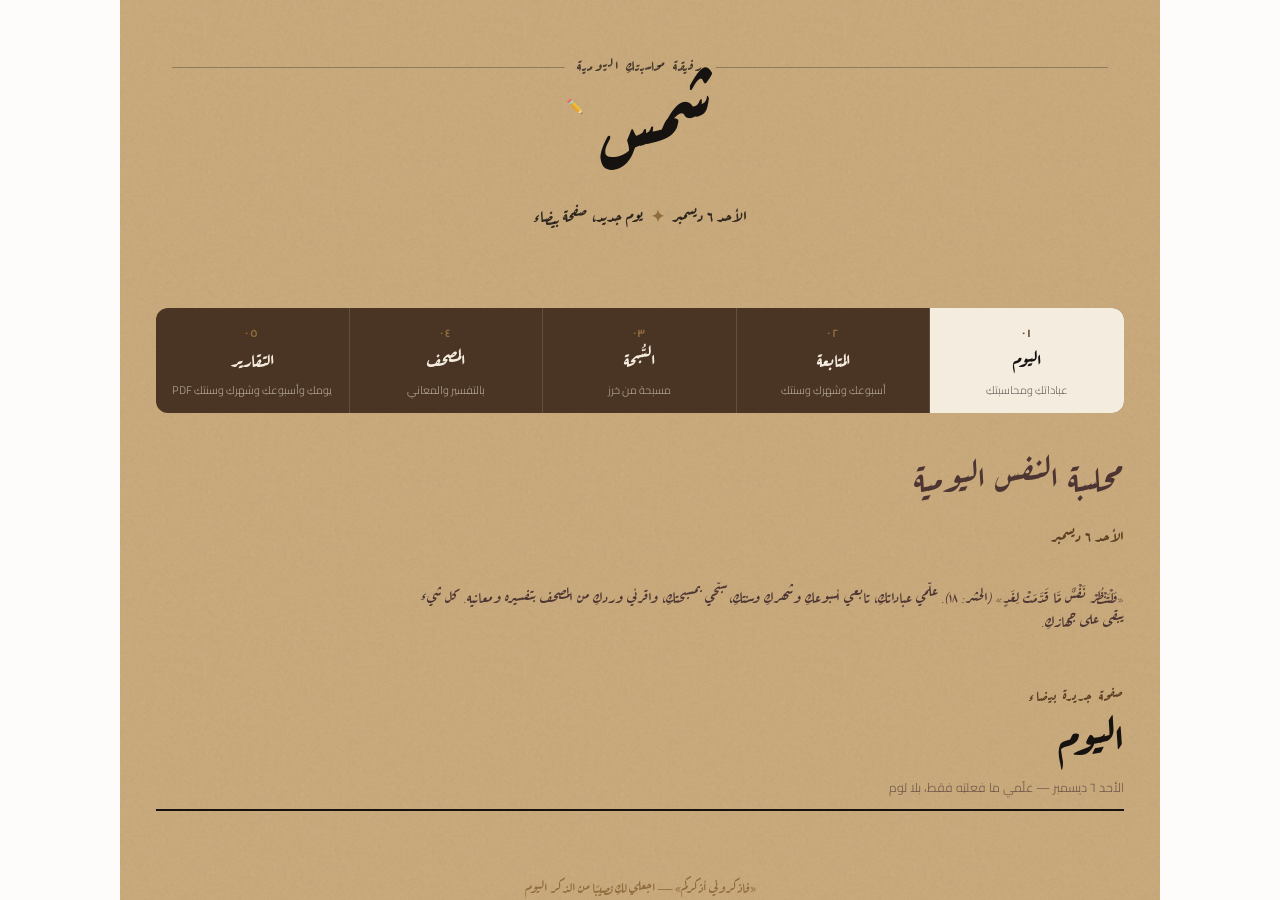
==== commit fc90e303: "Add files via upload" ====
--- a/index.html
+++ b/index.html
@@ -16,7 +16,17 @@
 <body>
 <div id="root"></div>
 <script>window.instinctFile={initialRoute:"/",route:function(){},request:function(method,params){var P="mh-offline:";try{if(method==="local.read"){var v=localStorage.getItem(P+params.key);return Promise.resolve(v==null?{status:"memory"}:{status:"saved",value:v})}if(method==="local.write"){localStorage.setItem(P+params.key,params.value);return Promise.resolve({status:"saved"})}if(method==="context")return Promise.resolve({isOwnerUser:true})}catch(e){}return Promise.resolve({status:"unavailable"})}};</script>
-<script>if("serviceWorker"in navigator){window.addEventListener("load",function(){navigator.serviceWorker.register("./sw.js").catch(function(){})})}</script>
+<script>if("serviceWorker"in navigator){window.addEventListener("load",function(){
+var had=!!navigator.serviceWorker.controller, reloaded=false;
+navigator.serviceWorker.register("./sw.js").then(function(reg){setInterval(function(){reg.update().catch(function(){})},300000);document.addEventListener("visibilitychange",function(){if(!document.hidden)reg.update().catch(function(){})})}).catch(function(){});
+navigator.serviceWorker.addEventListener("controllerchange",function(){
+if(!had||reloaded)return; reloaded=true;
+var d=document.createElement("div");
+d.style.cssText="position:fixed;bottom:14px;left:14px;right:14px;z-index:99999;background:#3b2a18;color:#f7ead2;padding:14px 18px;border-radius:16px;text-align:center;box-shadow:0 4px 18px rgba(0,0,0,.35);cursor:pointer;font-size:15px";
+d.textContent="نُزّلت نسخة جديدة من التطبيق — اضغطي هنا للتحديث 🤍";
+d.onclick=function(){location.reload()};
+document.body.appendChild(d);
+});})}</script>
 <script src="./main.js"></script>
 </body>
 </html>
--- a/main.css
+++ b/main.css
@@ -186,7 +186,7 @@
 }
 .file-nav {
   display: grid;
-  grid-template-columns: repeat(4, 1fr);
+  grid-template-columns: repeat(5, 1fr);
   background: var(--mh-band);
   border: none;
   border-radius: 12px;
@@ -238,16 +238,16 @@
 }
 @media (max-width: 600px) {
   .file-nav {
-    grid-template-columns: repeat(2, 1fr);
+    grid-template-columns: repeat(3, 1fr);
   }
   .file-nav a {
     min-height: 0;
     padding: 10px 8px 9px;
   }
-  .file-nav a:nth-child(3) {
+  .file-nav a:nth-child(3n+1) {
     border-inline-start: none;
   }
-  .file-nav a:nth-child(n+3) {
+  .file-nav a:nth-child(n+4) {
     border-top: 1px solid rgb(244 236 223 / 0.14);
   }
 }
@@ -377,26 +377,42 @@
   color: rgb(244 236 223 / 0.65);
 }
 .mh-cheer {
+  position: fixed;
+  inset-inline: 14px;
+  bottom: 16px;
+  z-index: 80;
   display: block;
-  width: 100%;
+  width: auto;
   border: none;
   cursor: pointer;
-  margin: 6px 0 10px;
-  padding: 10px 14px;
+  margin: 0;
+  padding: 12px 16px;
   border-radius: 999px;
   font-size: 14px;
   font-weight: 700;
+  text-align: center;
   color: var(--mh-cream);
   background: var(--mh-band);
+  box-shadow: 0 8px 28px rgb(43 28 16 / 0.35);
   animation: mh-pop 0.35s ease;
+}
+.mh-daily {
+  text-align: center;
+  font-family:
+    "Aref Ruqaa",
+    "Cairo",
+    serif;
+  font-size: 14.5px;
+  color: var(--mh-gold);
+  margin: 2px 0 0;
 }
 @keyframes mh-pop {
   from {
-    transform: scale(0.9);
+    transform: translateY(10px) scale(0.95);
     opacity: 0;
   }
   to {
-    transform: scale(1);
+    transform: none;
     opacity: 1;
   }
 }
@@ -431,6 +447,35 @@
   align-items: center;
   gap: 7px;
   flex: none;
+}
+.mh-pstatus {
+  display: inline-flex;
+  gap: 4px;
+}
+.mh-pchip {
+  border: 1.5px solid var(--mh-gold);
+  background: transparent;
+  color: var(--mh-ink);
+  border-radius: 999px;
+  padding: 3px 9px;
+  font-family: "Cairo", sans-serif;
+  font-weight: 700;
+  font-size: 11.5px;
+  line-height: 1.4;
+  cursor: pointer;
+  transition: background 0.15s ease, transform 0.12s ease;
+}
+.mh-pchip:active {
+  transform: scale(0.92);
+}
+.mh-pchip[data-on] {
+  background: var(--mh-green);
+  border-color: var(--mh-green);
+  color: var(--mh-cream);
+}
+.mh-pchip:disabled {
+  opacity: 0.4;
+  cursor: default;
 }
 .mh-cambtn {
   display: inline-flex;
@@ -999,3 +1044,314 @@
     font-size: 22px;
   }
 }
+.mh-wird {
+  display: flex;
+  align-items: center;
+  justify-content: space-between;
+  gap: 10px;
+  flex-wrap: wrap;
+  background: rgb(59 42 28 / 0.05);
+  border: 1px solid var(--ds-hairline);
+  border-radius: 14px;
+  padding: 10px 12px;
+  margin-top: 6px;
+}
+.mh-wird-info {
+  display: flex;
+  flex-direction: column;
+  gap: 2px;
+  flex: 1;
+  min-width: 200px;
+}
+.mh-wird-info b {
+  font-family:
+    "Aref Ruqaa",
+    "Cairo",
+    serif;
+  font-size: 16px;
+  color: var(--mh-ink);
+}
+.mh-wird-info span {
+  font-family: "Cairo", sans-serif;
+  font-size: 12px;
+  color: var(--ds-ink-2);
+}
+.mh-juzhead {
+  text-align: center;
+  font-family:
+    "Aref Ruqaa",
+    "Cairo",
+    serif;
+  font-weight: 700;
+  font-size: 19px;
+  color: var(--mh-ink);
+  margin: 16px 0 4px;
+}
+.mh-juzhead small {
+  display: block;
+  font-family: "Cairo", sans-serif;
+  font-size: 11.5px;
+  font-weight: 400;
+  color: var(--ds-ink-2);
+}
+.mh-juznav {
+  display: flex;
+  gap: 6px;
+  flex-wrap: wrap;
+  margin-bottom: 8px;
+  margin-top: 6px;
+}
+.mh-sheet {
+  max-width: min(560px, 94vw);
+  width: 94vw;
+  max-height: 86vh;
+  display: flex;
+  flex-direction: column;
+}
+.mh-sheet-progress {
+  font-family: "Cairo", sans-serif;
+  font-size: 13px;
+  font-weight: 700;
+  color: var(--mh-green);
+  margin: 2px 0 8px;
+}
+.mh-sheet-body {
+  overflow-y: auto;
+  display: flex;
+  flex-direction: column;
+  gap: 10px;
+  padding: 2px;
+}
+.mh-dhikr {
+  display: flex;
+  flex-direction: column;
+  gap: 8px;
+  text-align: right;
+  cursor: pointer;
+  border: 1.5px solid var(--mh-ink);
+  border-radius: 14px;
+  background: var(--mh-cream);
+  padding: 14px 16px 12px;
+}
+.mh-dhikr[data-done] {
+  opacity: 0.55;
+  border-style: dashed;
+  cursor: default;
+}
+.mh-dhikr-text {
+  font-family:
+    "Aref Ruqaa",
+    "Cairo",
+    serif;
+  font-size: 17px;
+  line-height: 2;
+  color: var(--mh-ink);
+}
+.mh-dhikr-fadl {
+  font-family: "Cairo", sans-serif;
+  font-size: 12px;
+  line-height: 1.8;
+  color: var(--ds-ink-2);
+}
+.mh-dhikr-foot {
+  display: flex;
+  justify-content: flex-start;
+}
+.mh-dhikr-left {
+  font-family: "Cairo", sans-serif;
+  font-size: 13px;
+  font-weight: 700;
+  color: var(--mh-green);
+}
+.mh-dhikr-left b {
+  font-size: 16px;
+}
+.mh-dhikr-done {
+  font-family: "Cairo", sans-serif;
+  font-size: 13px;
+  font-weight: 700;
+  color: var(--mh-green);
+}
+.mh-mutlaq {
+  border: 1.5px solid var(--mh-ink);
+  border-radius: 14px;
+  background: var(--mh-cream);
+  padding: 12px 14px 10px;
+  display: flex;
+  flex-direction: column;
+  gap: 8px;
+}
+.mh-mutlaq[data-done] {
+  opacity: 0.6;
+  border-style: dashed;
+}
+.mh-mutlaq-head {
+  display: flex;
+  align-items: baseline;
+  justify-content: space-between;
+  gap: 10px;
+}
+.mh-mutlaq-text {
+  font-family:
+    "Aref Ruqaa",
+    "Cairo",
+    serif;
+  font-size: 16.5px;
+  line-height: 1.9;
+  color: var(--mh-ink);
+}
+.mh-mutlaq-count {
+  font-family: "Cairo", sans-serif;
+  font-size: 13px;
+  font-weight: 800;
+  color: var(--mh-green);
+  white-space: nowrap;
+}
+.mh-mutlaq-bar {
+  height: 6px;
+  border-radius: 999px;
+  background: rgb(43 28 16 / 0.12);
+  overflow: hidden;
+}
+.mh-mutlaq-bar i {
+  display: block;
+  height: 100%;
+  background: var(--mh-green);
+  border-radius: 999px;
+  transition: width 0.2s ease;
+}
+.mh-mutlaq-btns {
+  display: flex;
+  gap: 6px;
+  align-items: center;
+}
+.mh-cbtn-reset {
+  opacity: 0.6;
+}
+.mh-openlist {
+  border: none;
+  background: none;
+  padding: 0;
+  margin: 0;
+  cursor: pointer;
+  font: inherit;
+  color: inherit;
+  text-align: right;
+  border-bottom: 1.5px dotted var(--mh-green);
+}
+.mh-missnote {
+  display: block;
+  border: none;
+  background: none;
+  padding: 2px 0 0;
+  cursor: pointer;
+  text-align: right;
+  font-family: "Cairo", sans-serif;
+  font-size: 12.5px;
+  font-weight: 600;
+  color: var(--mh-terra);
+}
+.mh-note-actions {
+  display: flex;
+  gap: 8px;
+  margin-top: 10px;
+}
+.mh-report-date {
+  display: flex;
+  gap: 8px;
+  align-items: center;
+}
+.mh-report {
+  border: 2px solid var(--mh-ink);
+  border-radius: 14px;
+  background: var(--mh-cream);
+  padding: 16px 18px;
+  margin: 10px 0;
+}
+.mh-report-head {
+  display: flex;
+  flex-direction: column;
+  gap: 2px;
+  border-bottom: 2px solid var(--mh-ink);
+  padding-bottom: 8px;
+  margin-bottom: 6px;
+}
+.mh-report-head b {
+  font-family:
+    "Aref Ruqaa",
+    "Cairo",
+    serif;
+  font-size: 19px;
+  color: var(--mh-green);
+}
+.mh-report-head span {
+  font-family: "Cairo", sans-serif;
+  font-size: 13px;
+  font-weight: 700;
+  color: var(--ds-ink-2);
+}
+.mh-report-sec h3 {
+  font-family:
+    "Aref Ruqaa",
+    "Cairo",
+    serif;
+  font-size: 16px;
+  color: var(--mh-green);
+  margin: 14px 0 4px;
+}
+.mh-report-p {
+  font-family: "Cairo", sans-serif;
+  font-size: 14px;
+  line-height: 2;
+  margin: 2px 0;
+  color: var(--mh-ink);
+}
+.mh-report-reasons {
+  display: block;
+  font-size: 12.5px;
+  color: var(--mh-terra);
+}
+.mh-report-foot {
+  border-top: 1px solid var(--ds-hairline);
+  margin-top: 12px;
+  padding-top: 8px;
+  font-family: "Cairo", sans-serif;
+  font-size: 11.5px;
+  color: var(--ds-ink-2);
+}
+@media print {
+  @page {
+    margin: 14mm;
+  }
+  body * {
+    visibility: hidden;
+  }
+  .mh-printzone,
+  .mh-printzone * {
+    visibility: visible;
+  }
+  .mh-printzone {
+    position: absolute;
+    inset-inline: 0;
+    top: 0;
+    border: none;
+    border-radius: 0;
+  }
+}
+.mh-sheet:not([open]) {
+  display: none;
+}
+.mh-screenin {
+  max-width: 76px;
+}
+.mh-tafsir-line {
+  margin: 2px 0 12px;
+  font-size: 14px;
+  line-height: 1.9;
+  color: #4a3520;
+}
+.mh-tafsir-note {
+  width: 100%;
+  resize: vertical;
+  font-family: inherit;
+}
